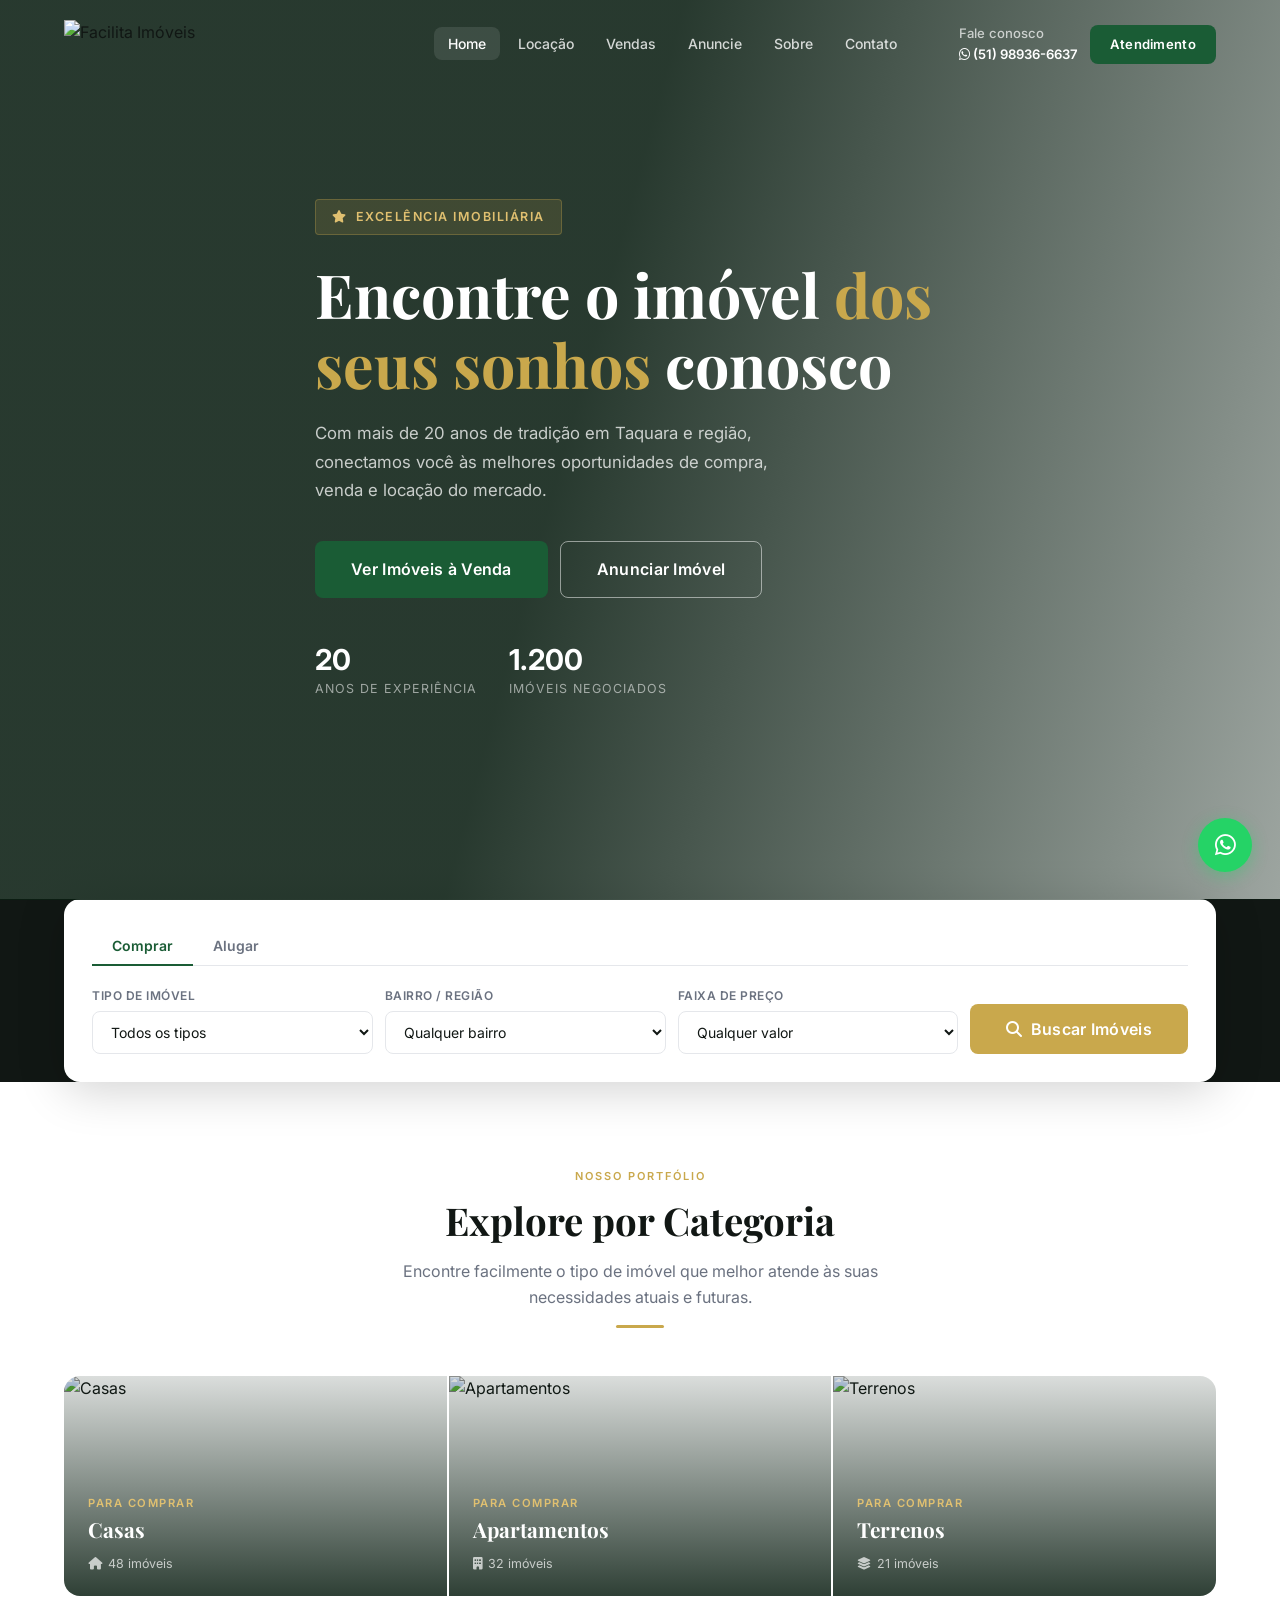
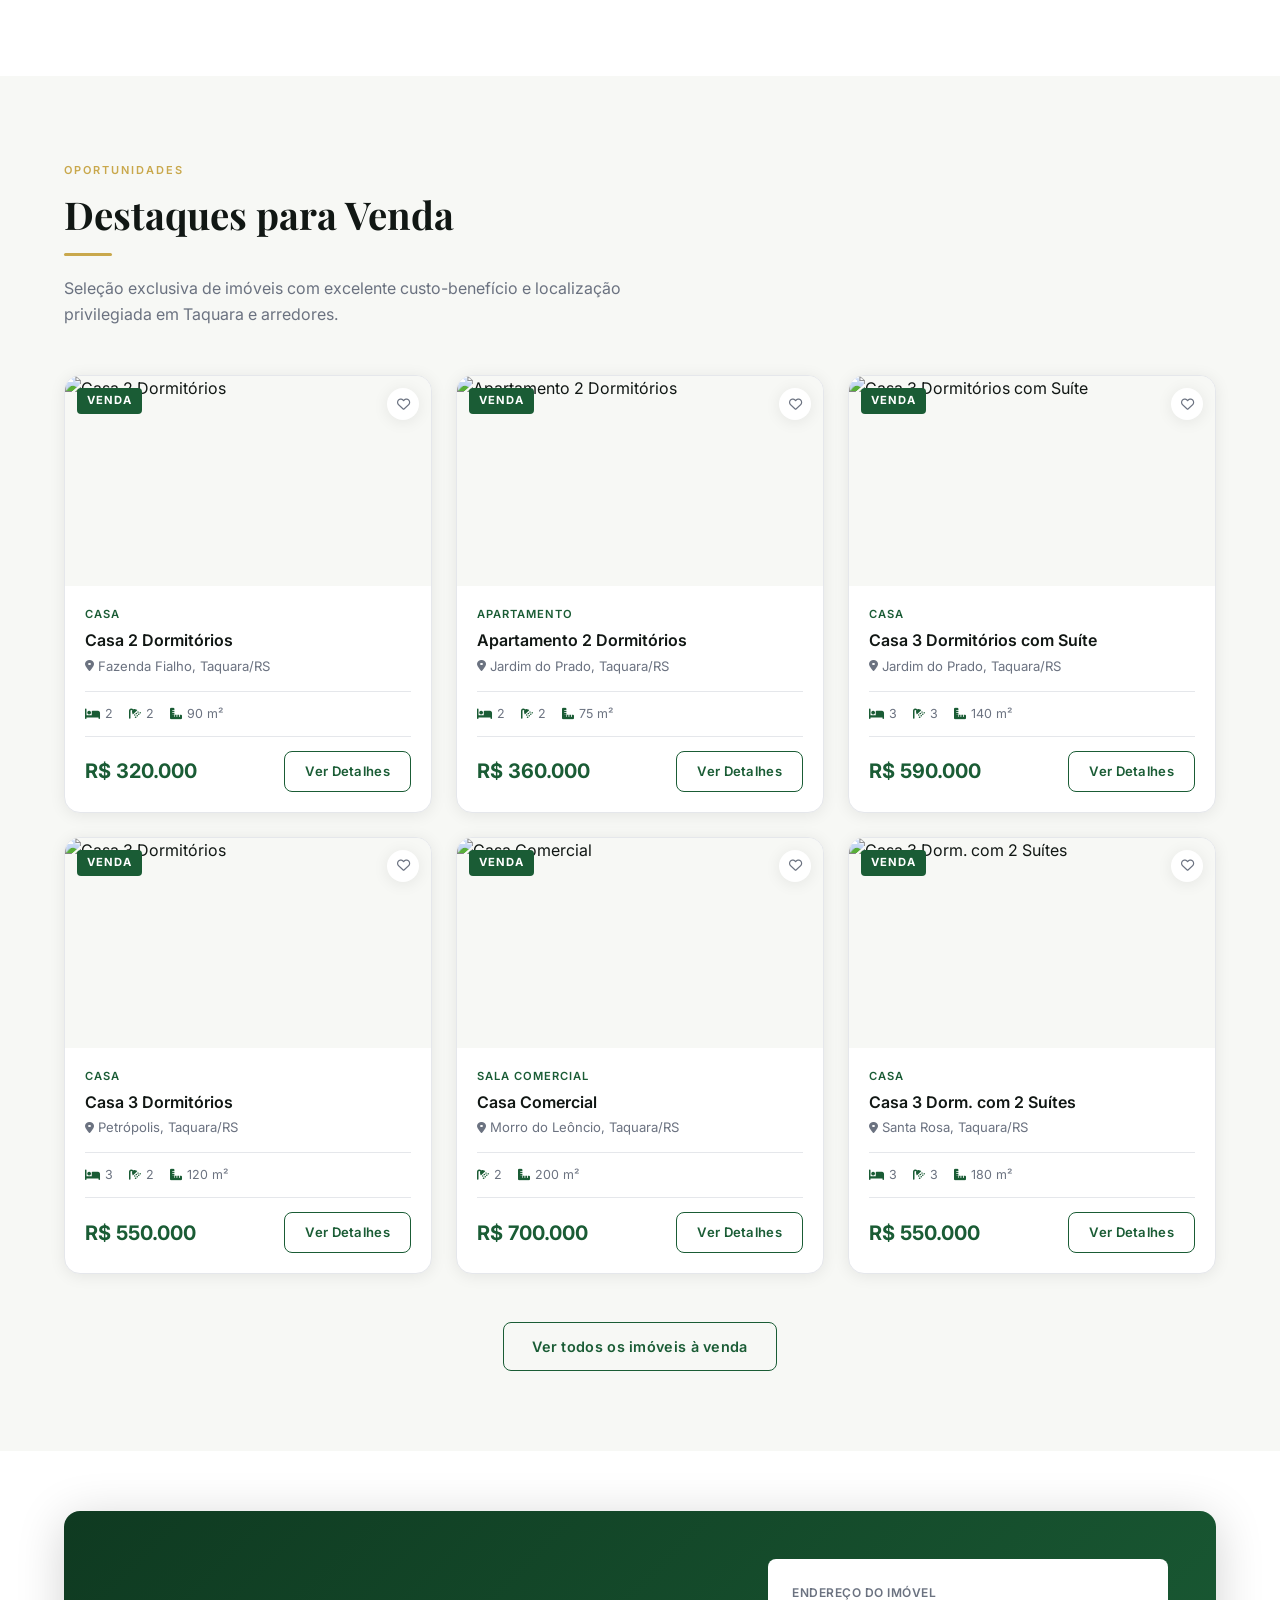
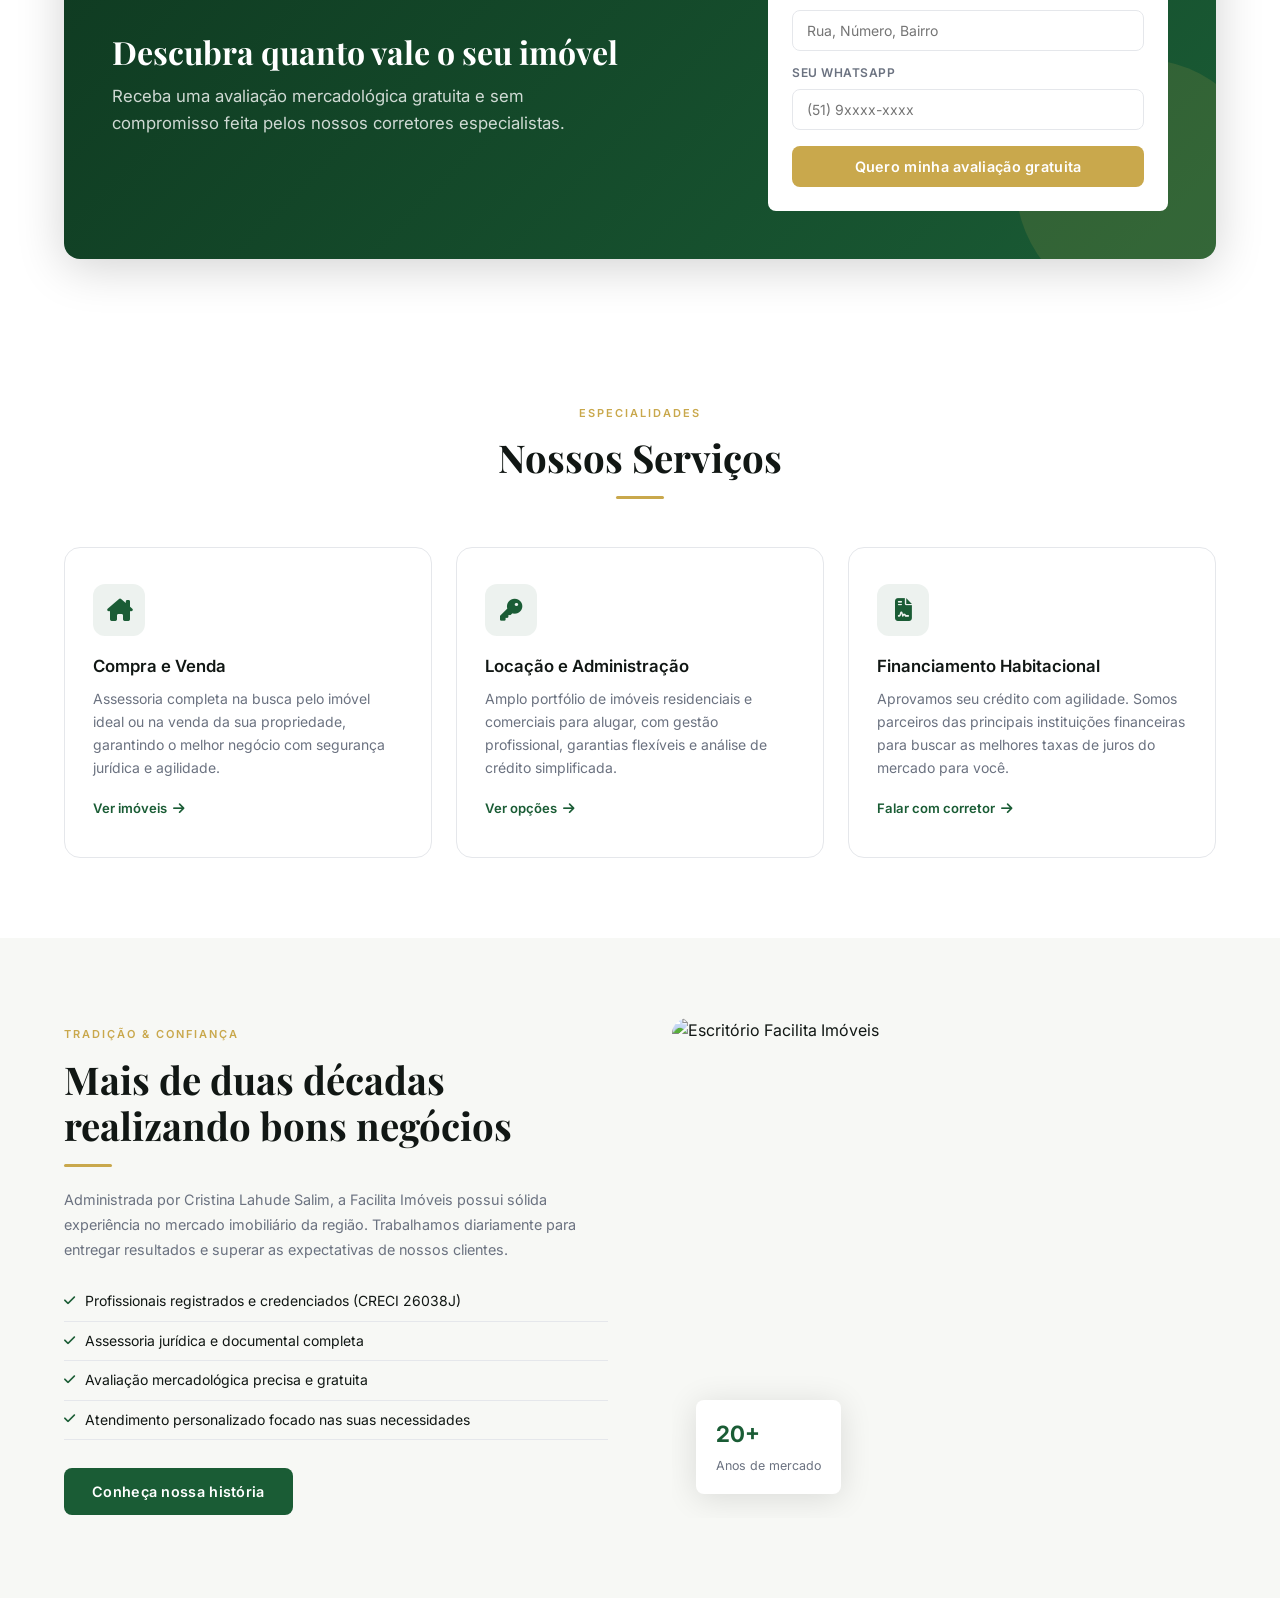
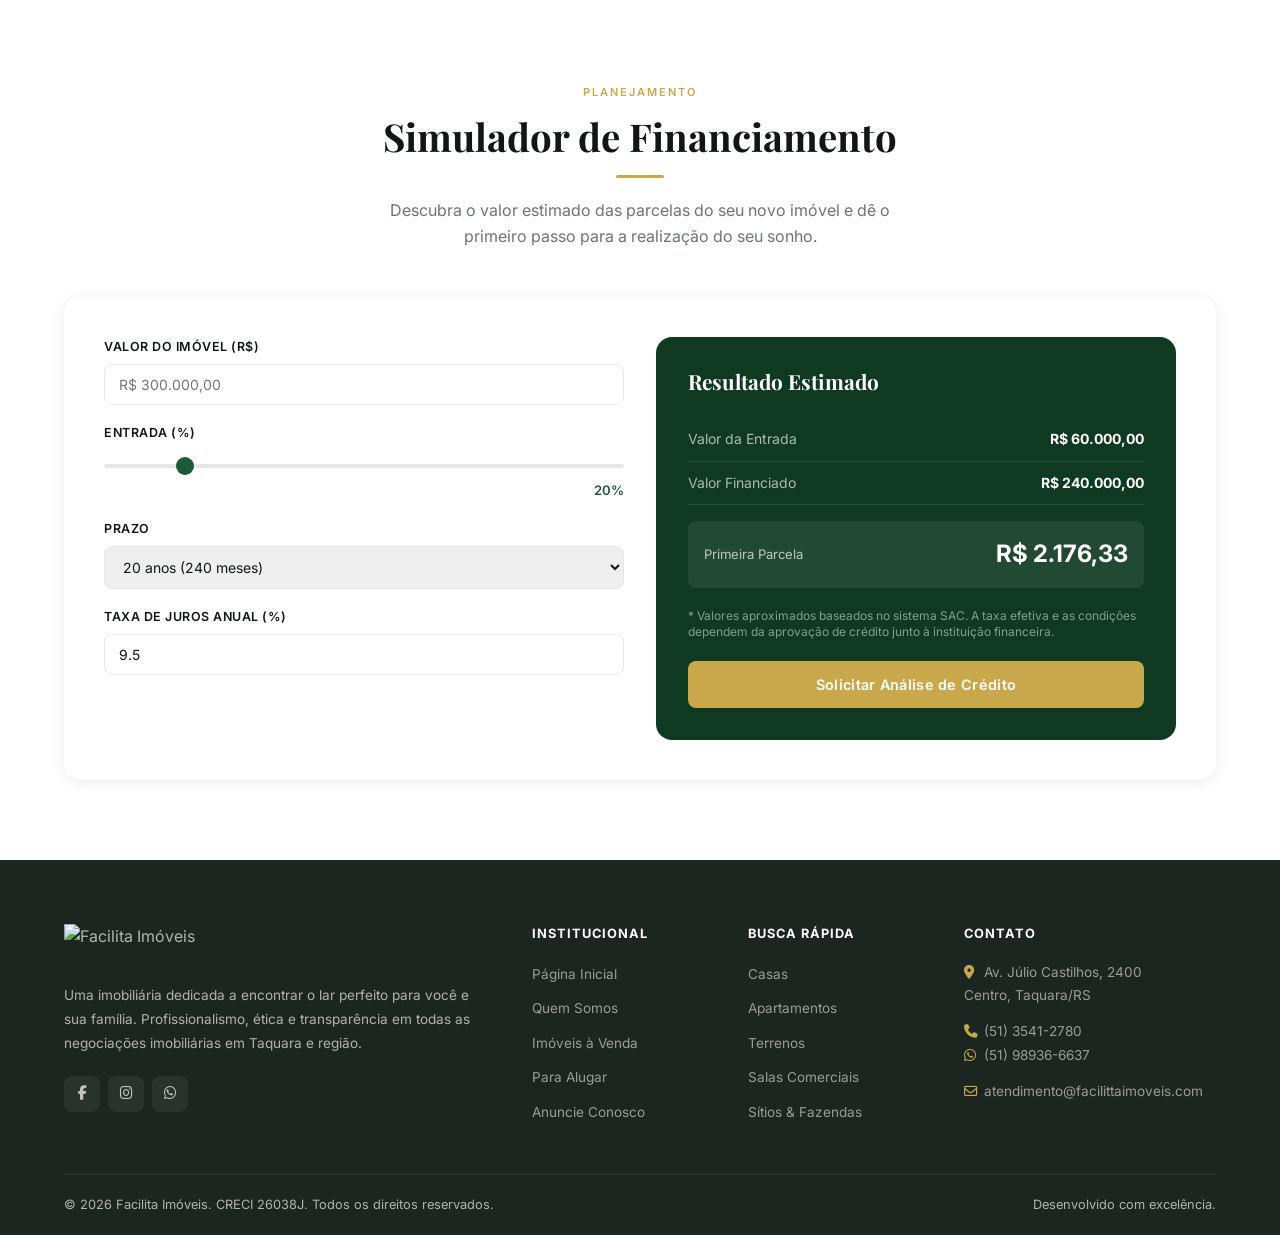
==== index.html @ d0b4dc7d "feat: MVP Premium Facilita Imoveis" ====
<!DOCTYPE html>
<html lang="pt-BR">
<head>
<meta charset="UTF-8">
<meta name="viewport" content="width=device-width, initial-scale=1.0">
<title>Facilita Imóveis - Sua Imobiliária em Taquara/RS</title>
<meta name="description" content="Facilita Imóveis - Compra, venda e locação de imóveis em Taquara/RS. CRECI 26038J. Mais de 20 anos de experiência.">
<link rel="stylesheet" href="style.css">
</head>
<body>

<!-- NAVBAR -->
<nav class="navbar navbar--top" id="navbar">
  <div class="container nav-wrap">
    <a href="index.html" class="nav-logo">
      <img src="https://www.facilittaimoveis.com.br/assets/imagens/home/logo-topo.png" alt="Facilita Imóveis">
    </a>
    <ul class="nav-links" id="navLinks">
      <li><a href="index.html" class="active">Home</a></li>
      <li><a href="locacao.html">Locação</a></li>
      <li><a href="vendas.html">Vendas</a></li>
      <li><a href="anuncie.html">Anuncie</a></li>
      <li><a href="sobre.html">Sobre</a></li>
      <li><a href="contato.html">Contato</a></li>
    </ul>
    <div class="nav-actions">
      <div class="nav-phone">
        Fale conosco
        <span><i class="fa-brands fa-whatsapp"></i> (51) 98936-6637</span>
      </div>
      <a href="https://api.whatsapp.com/send/?phone=5198936637&text=Olá, gostaria de mais informações!" class="btn btn-primary btn-sm" target="_blank">
        Atendimento
      </a>
    </div>
    <button class="hamburger" id="hamburger" onclick="toggleMenu()">
      <span></span><span></span><span></span>
    </button>
  </div>
</nav>

<!-- HERO -->
<section class="hero" id="home">
  <div class="hero-bg"></div>
  <div class="hero-overlay"></div>
  <div class="container">
    <div class="hero-content">
      <div class="hero-tag"><i class="fa-solid fa-star"></i> Excelência Imobiliária</div>
      <h1>Encontre o imóvel <em>dos seus sonhos</em> conosco</h1>
      <p class="hero-desc">Com mais de 20 anos de tradição em Taquara e região, conectamos você às melhores oportunidades de compra, venda e locação do mercado.</p>
      
      <div class="hero-actions">
        <a href="vendas.html" class="btn btn-primary btn-lg">Ver Imóveis à Venda</a>
        <a href="anuncie.html" class="btn btn-outline-white btn-lg">Anunciar Imóvel</a>
      </div>

      <div class="hero-stats">
        <div class="hero-stat">
          <strong class="stat-num" data-target="20">0</strong>
          <span>Anos de Experiência</span>
        </div>
        <div class="hero-stat">
          <strong class="stat-num" data-target="1200">0</strong>
          <span>Imóveis Negociados</span>
        </div>
      </div>
    </div>
  </div>
</section>

<!-- SEARCH BOX -->
<section class="search-section">
  <div class="container">
    <div class="search-box">
      <div class="search-tabs">
        <button class="s-tab active" onclick="setTab(this,'comprar')">Comprar</button>
        <button class="s-tab" onclick="setTab(this,'alugar')">Alugar</button>
      </div>
      <div class="search-fields">
        <div class="sf-group">
          <label>Tipo de Imóvel</label>
          <select id="tipo-imovel">
            <option value="">Todos os tipos</option>
            <option>Casa</option>
            <option>Apartamento</option>
            <option>Sala Comercial</option>
            <option>Terreno</option>
            <option>Sítio</option>
            <option>Cobertura</option>
            <option>Sobrado</option>
          </select>
        </div>
        <div class="sf-group">
          <label>Bairro / Região</label>
          <select id="bairro">
            <option value="">Qualquer bairro</option>
            <option>Centro</option>
            <option>Jardim do Prado</option>
            <option>Petrópolis</option>
            <option>Santa Rosa</option>
            <option>Santa Maria</option>
            <option>Mundo Novo</option>
            <option>Morro Alto</option>
          </select>
        </div>
        <div class="sf-group">
          <label>Faixa de Preço</label>
          <select id="preco">
            <option value="">Qualquer valor</option>
            <option value="200000">Até R$ 200.000</option>
            <option value="400000">Até R$ 400.000</option>
            <option value="600000">Até R$ 600.000</option>
            <option value="1000000">Até R$ 1.000.000</option>
            <option value="9999999">Acima de R$ 1.000.000</option>
          </select>
        </div>
        <button class="btn btn-gold btn-lg" onclick="buscar()" style="width:100%;justify-content:center"><i class="fa-solid fa-magnifying-glass"></i> Buscar Imóveis</button>
      </div>
    </div>
  </div>
</section>

<!-- CATEGORIAS -->
<section class="section">
  <div class="container">
    <div class="sec-header sec-header--center">
      <span class="sec-label">Nosso Portfólio</span>
      <h2 class="sec-title">Explore por Categoria</h2>
      <p class="sec-sub">Encontre facilmente o tipo de imóvel que melhor atende às suas necessidades atuais e futuras.</p>
      <div class="divider divider--center"></div>
    </div>
    
    <div class="cat-grid">
      <a href="vendas.html?tipo=casa" class="cat-card">
        <img src="https://images.unsplash.com/photo-1600596542815-ffad4c1539a9?auto=format&fit=crop&q=80&w=800" alt="Casas">
        <div class="cat-overlay"></div>
        <div class="cat-body">
          <div class="cat-label">Para comprar</div>
          <h3 class="cat-name">Casas</h3>
          <span class="cat-count"><i class="fa-solid fa-house"></i> 48 imóveis</span>
        </div>
      </a>
      <a href="vendas.html?tipo=apartamento" class="cat-card">
        <img src="https://images.unsplash.com/photo-1545324418-cc1a3fa10c00?auto=format&fit=crop&q=80&w=800" alt="Apartamentos">
        <div class="cat-overlay"></div>
        <div class="cat-body">
          <div class="cat-label">Para comprar</div>
          <h3 class="cat-name">Apartamentos</h3>
          <span class="cat-count"><i class="fa-solid fa-building"></i> 32 imóveis</span>
        </div>
      </a>
      <a href="vendas.html?tipo=terreno" class="cat-card">
        <img src="https://images.unsplash.com/photo-1500382017468-9049fed747ef?auto=format&fit=crop&q=80&w=800" alt="Terrenos">
        <div class="cat-overlay"></div>
        <div class="cat-body">
          <div class="cat-label">Para comprar</div>
          <h3 class="cat-name">Terrenos</h3>
          <span class="cat-count"><i class="fa-solid fa-layer-group"></i> 21 imóveis</span>
        </div>
      </a>
    </div>
  </div>
</section>

<!-- DESTAQUES VENDA -->
<section class="section section--gray">
  <div class="container">
    <div class="sec-header">
      <span class="sec-label">Oportunidades</span>
      <h2 class="sec-title">Destaques para Venda</h2>
      <div class="divider"></div>
      <p class="sec-sub">Seleção exclusiva de imóveis com excelente custo-benefício e localização privilegiada em Taquara e arredores.</p>
    </div>
    
    <div class="props-grid" id="vendas-grid">
      <!-- Cards gerados via JS -->
    </div>
    
    <div style="text-align:center;margin-top:48px">
      <a href="vendas.html" class="btn btn-outline">Ver todos os imóveis à venda</a>
    </div>
  </div>
</section>

<!-- LEAD MAGNET (AVALIAÇÃO) -->
<section class="container">
  <div class="lead-magnet">
    <div class="lm-content">
      <h2>Descubra quanto vale o seu imóvel</h2>
      <p>Receba uma avaliação mercadológica gratuita e sem compromisso feita pelos nossos corretores especialistas.</p>
    </div>
    <form class="lm-form" onsubmit="enviarAvaliacao(event)">
      <div class="form-group" style="margin-bottom:12px">
        <label style="font-size:0.75rem;color:var(--gray)">Endereço do Imóvel</label>
        <input type="text" id="lm-end" placeholder="Rua, Número, Bairro" required>
      </div>
      <div class="form-group" style="margin-bottom:16px">
        <label style="font-size:0.75rem;color:var(--gray)">Seu WhatsApp</label>
        <input type="tel" id="lm-tel" placeholder="(51) 9xxxx-xxxx" required>
      </div>
      <button type="submit" class="btn btn-gold" style="width:100%;justify-content:center;padding:12px">Quero minha avaliação gratuita</button>
    </form>
  </div>
</section>

<!-- SERVICES -->
<section class="section">
  <div class="container">
    <div class="sec-header sec-header--center">
      <span class="sec-label">Especialidades</span>
      <h2 class="sec-title">Nossos Serviços</h2>
      <div class="divider divider--center"></div>
    </div>
    
    <div class="services-grid">
      <div class="svc-card">
        <div class="svc-icon"><i class="fa-solid fa-house-chimney"></i></div>
        <h3>Compra e Venda</h3>
        <p>Assessoria completa na busca pelo imóvel ideal ou na venda da sua propriedade, garantindo o melhor negócio com segurança jurídica e agilidade.</p>
        <a href="vendas.html" class="svc-link">Ver imóveis <i class="fa-solid fa-arrow-right"></i></a>
      </div>
      <div class="svc-card">
        <div class="svc-icon"><i class="fa-solid fa-key"></i></div>
        <h3>Locação e Administração</h3>
        <p>Amplo portfólio de imóveis residenciais e comerciais para alugar, com gestão profissional, garantias flexíveis e análise de crédito simplificada.</p>
        <a href="locacao.html" class="svc-link">Ver opções <i class="fa-solid fa-arrow-right"></i></a>
      </div>
      <div class="svc-card">
        <div class="svc-icon"><i class="fa-solid fa-file-contract"></i></div>
        <h3>Financiamento Habitacional</h3>
        <p>Aprovamos seu crédito com agilidade. Somos parceiros das principais instituições financeiras para buscar as melhores taxas de juros do mercado para você.</p>
        <a href="contato.html" class="svc-link">Falar com corretor <i class="fa-solid fa-arrow-right"></i></a>
      </div>
    </div>
  </div>
</section>

<!-- ABOUT -->
<section class="section section--gray">
  <div class="container">
    <div class="about-grid">
      <div class="about-content">
        <span class="sec-label">Tradição & Confiança</span>
        <h2 class="sec-title">Mais de duas décadas realizando bons negócios</h2>
        <div class="divider"></div>
        <p>Administrada por Cristina Lahude Salim, a Facilita Imóveis possui sólida experiência no mercado imobiliário da região. Trabalhamos diariamente para entregar resultados e superar as expectativas de nossos clientes.</p>
        <ul class="about-list">
          <li><i class="fa-solid fa-check"></i> Profissionais registrados e credenciados (CRECI 26038J)</li>
          <li><i class="fa-solid fa-check"></i> Assessoria jurídica e documental completa</li>
          <li><i class="fa-solid fa-check"></i> Avaliação mercadológica precisa e gratuita</li>
          <li><i class="fa-solid fa-check"></i> Atendimento personalizado focado nas suas necessidades</li>
        </ul>
        <a href="sobre.html" class="btn btn-primary">Conheça nossa história</a>
      </div>
      <div class="about-img-wrap">
        <img src="https://images.unsplash.com/photo-1560518883-ce09059eeffa?auto=format&fit=crop&q=80&w=1000" alt="Escritório Facilita Imóveis">
        <div class="about-badge">
          <strong>20+</strong>
          <span>Anos de mercado</span>
        </div>
      </div>
    </div>
  </div>
</section>

<!-- SIMULATOR & CONTACT -->
<section class="section">
  <div class="container">
    <div class="sec-header sec-header--center">
      <span class="sec-label">Planejamento</span>
      <h2 class="sec-title">Simulador de Financiamento</h2>
      <div class="divider divider--center"></div>
      <p class="sec-sub">Descubra o valor estimado das parcelas do seu novo imóvel e dê o primeiro passo para a realização do seu sonho.</p>
    </div>
    
    <div class="sim-wrap">
      <div class="sim-form">
        <div class="form-group">
          <label>Valor do Imóvel (R$)</label>
          <input type="text" id="sim-valor" placeholder="R$ 300.000,00">
        </div>
        <div class="form-group">
          <label>Entrada (%)</label>
          <input type="range" id="sim-entrada" min="10" max="80" value="20">
          <div class="range-val" id="entrada-label">20%</div>
        </div>
        <div class="form-group">
          <label>Prazo</label>
          <select id="sim-prazo">
            <option value="120">10 anos (120 meses)</option>
            <option value="180">15 anos (180 meses)</option>
            <option value="240" selected>20 anos (240 meses)</option>
            <option value="360">30 anos (360 meses)</option>
          </select>
        </div>
        <div class="form-group">
          <label>Taxa de Juros Anual (%)</label>
          <input type="number" id="sim-taxa" value="9.5" step="0.1">
        </div>
      </div>
      
      <div class="sim-result">
        <h3>Resultado Estimado</h3>
        <div class="sim-row">
          <span>Valor da Entrada</span>
          <strong id="res-entrada">R$ 60.000,00</strong>
        </div>
        <div class="sim-row">
          <span>Valor Financiado</span>
          <strong id="res-financiado">R$ 240.000,00</strong>
        </div>
        <div class="sim-highlight">
          <span>Primeira Parcela</span>
          <strong id="res-parcela">R$ 2.450,00</strong>
        </div>
        <p style="font-size:0.75rem;color:rgba(255,255,255,0.5);margin-top:20px;line-height:1.4">
          * Valores aproximados baseados no sistema SAC. A taxa efetiva e as condições dependem da aprovação de crédito junto à instituição financeira.
        </p>
        <a href="https://api.whatsapp.com/send/?phone=5198936637&text=Olá, fiz uma simulação no site e gostaria de uma análise de crédito." target="_blank" class="btn btn-gold" style="width:100%;justify-content:center;margin-top:20px">
          Solicitar Análise de Crédito
        </a>
      </div>
    </div>
  </div>
</section>

<!-- FOOTER -->
<footer class="footer">
  <div class="container">
    <div class="footer-main">
      <div>
        <a href="index.html" class="footer-logo">
          <img src="https://www.facilittaimoveis.com.br/assets/imagens/home/logo-topo.png" alt="Facilita Imóveis">
        </a>
        <p class="footer-about">Uma imobiliária dedicada a encontrar o lar perfeito para você e sua família. Profissionalismo, ética e transparência em todas as negociações imobiliárias em Taquara e região.</p>
        <div class="footer-social">
          <a href="#" class="fsoc"><i class="fa-brands fa-facebook-f"></i></a>
          <a href="#" class="fsoc"><i class="fa-brands fa-instagram"></i></a>
          <a href="#" class="fsoc"><i class="fa-brands fa-whatsapp"></i></a>
        </div>
      </div>
      
      <div class="footer-col">
        <h4>Institucional</h4>
        <ul>
          <li><a href="index.html">Página Inicial</a></li>
          <li><a href="sobre.html">Quem Somos</a></li>
          <li><a href="vendas.html">Imóveis à Venda</a></li>
          <li><a href="locacao.html">Para Alugar</a></li>
          <li><a href="anuncie.html">Anuncie Conosco</a></li>
        </ul>
      </div>
      
      <div class="footer-col">
        <h4>Busca Rápida</h4>
        <ul>
          <li><a href="vendas.html?tipo=casa">Casas</a></li>
          <li><a href="vendas.html?tipo=apartamento">Apartamentos</a></li>
          <li><a href="vendas.html?tipo=terreno">Terrenos</a></li>
          <li><a href="locacao.html?tipo=sala">Salas Comerciais</a></li>
          <li><a href="vendas.html?tipo=sitio">Sítios & Fazendas</a></li>
        </ul>
      </div>
      
      <div class="footer-col">
        <h4>Contato</h4>
        <p><i class="fa-solid fa-location-dot" style="width:16px;color:var(--gold)"></i> Av. Júlio Castilhos, 2400<br>Centro, Taquara/RS</p>
        <p style="margin-top:12px"><i class="fa-solid fa-phone" style="width:16px;color:var(--gold)"></i> (51) 3541-2780</p>
        <p><i class="fa-brands fa-whatsapp" style="width:16px;color:var(--gold)"></i> (51) 98936-6637</p>
        <p style="margin-top:12px"><i class="fa-regular fa-envelope" style="width:16px;color:var(--gold)"></i> atendimento@facilittaimoveis.com</p>
      </div>
    </div>
    
    <div class="footer-bottom">
      <p>&copy; 2026 Facilita Imóveis. CRECI 26038J. Todos os direitos reservados.</p>
      <p>Desenvolvido com excelência.</p>
    </div>
  </div>
</footer>

<a href="https://api.whatsapp.com/send/?phone=5198936637" class="wa-float" target="_blank">
  <i class="fa-brands fa-whatsapp"></i>
</a>
<button class="btt" id="backToTop" onclick="scrollToTop()">
  <i class="fa-solid fa-chevron-up"></i>
</button>

<script src="data.js"></script>
<script src="app.js"></script>
</body>
</html>
---- style.css ----
@import url('https://fonts.googleapis.com/css2?family=Inter:wght@300;400;500;600;700&family=Playfair+Display:wght@600;700;800&display=swap');
@import url('https://cdnjs.cloudflare.com/ajax/libs/font-awesome/6.5.0/css/all.min.css');

*{margin:0;padding:0;box-sizing:border-box}
:root{
  --green:#1a5c35;
  --green-dark:#0f3a21;
  --green-mid:#236b3f;
  --green-light:#2e8b57;
  --gold:#c9a84c;
  --gold-light:#e0c070;
  --dark:#111714;
  --dark2:#1c2620;
  --gray:#6b7280;
  --gray-light:#9ca3af;
  --off-white:#f7f8f5;
  --white:#ffffff;
  --border:#e5e7eb;
  --r:8px;
  --r-lg:16px;
  --shadow:0 2px 16px rgba(0,0,0,0.08);
  --shadow-md:0 4px 32px rgba(0,0,0,0.12);
  --shadow-lg:0 8px 48px rgba(0,0,0,0.18);
}
html{scroll-behavior:smooth}
body{font-family:'Inter',sans-serif;color:var(--dark);background:#fff;overflow-x:hidden;line-height:1.6}
a{text-decoration:none;color:inherit}
ul{list-style:none}
img{max-width:100%;height:auto;display:block}
input,select,textarea,button{font-family:'Inter',sans-serif}

/* LAYOUT */
.container{max-width:1200px;margin:0 auto;padding:0 24px}
.section{padding:80px 0}
.section--gray{background:var(--off-white)}

/* TYPOGRAPHY */
h1,h2,h3{line-height:1.2}
.serif{font-family:'Playfair Display',serif}
.text-gold{color:var(--gold)}
.text-green{color:var(--green)}

/* SECTION HEADER */
.sec-label{display:inline-block;font-size:11px;font-weight:600;letter-spacing:2px;text-transform:uppercase;color:var(--gold);margin-bottom:12px}
.sec-title{font-family:'Playfair Display',serif;font-size:clamp(1.8rem,3vw,2.4rem);font-weight:700;color:var(--dark);margin-bottom:16px}
.sec-sub{font-size:1rem;color:var(--gray);max-width:560px}
.sec-header{margin-bottom:48px}
.sec-header--center{text-align:center}
.sec-header--center .sec-sub{margin:0 auto}

/* BUTTONS */
.btn{display:inline-flex;align-items:center;gap:8px;padding:12px 28px;border-radius:var(--r);font-weight:600;font-size:.9rem;cursor:pointer;border:none;transition:all .25s;letter-spacing:.3px}
.btn-primary{background:var(--green);color:#fff}
.btn-primary:hover{background:var(--green-dark);box-shadow:0 4px 16px rgba(26,92,53,.35);transform:translateY(-1px)}
.btn-gold{background:var(--gold);color:#fff}
.btn-gold:hover{background:#b8943d;transform:translateY(-1px)}
.btn-outline{background:transparent;color:var(--green);border:1.5px solid var(--green)}
.btn-outline:hover{background:var(--green);color:#fff}
.btn-outline-white{background:transparent;color:#fff;border:1.5px solid rgba(255,255,255,.5)}
.btn-outline-white:hover{background:rgba(255,255,255,.12)}
.btn-lg{padding:15px 36px;font-size:1rem}
.btn-sm{padding:9px 20px;font-size:.82rem}
.btn-whatsapp{background:#25d366;color:#fff}
.btn-whatsapp:hover{background:#1ebe5a}

/* NAVBAR */
.navbar{position:fixed;top:0;left:0;right:0;z-index:1000;transition:all .3s}
.navbar--top{background:transparent;padding:20px 0}
.navbar--scrolled{background:var(--dark);padding:14px 0;box-shadow:0 2px 20px rgba(0,0,0,.3)}
.nav-wrap{display:flex;align-items:center;gap:32px}
.nav-logo img{height:48px;width:auto}
.nav-logo-fallback{font-family:'Playfair Display',serif;font-size:1.4rem;font-weight:700;color:#fff}
.nav-links{display:flex;margin-left:auto;gap:4px}
.nav-links a{color:rgba(255,255,255,.8);font-size:.875rem;font-weight:500;padding:8px 14px;border-radius:var(--r);transition:all .2s}
.nav-links a:hover,.nav-links a.active{color:#fff;background:rgba(255,255,255,.1)}
.nav-actions{display:flex;align-items:center;gap:12px;margin-left:16px}
.nav-phone{color:rgba(255,255,255,.7);font-size:.82rem;font-weight:500;white-space:nowrap}
.nav-phone span{display:block;color:#fff;font-weight:600}
.hamburger{display:none;background:none;border:none;cursor:pointer;padding:8px}
.hamburger span{display:block;width:22px;height:1.5px;background:#fff;margin:5px 0;transition:.3s}

/* HERO */
.hero{position:relative;min-height:100vh;display:flex;align-items:center;overflow:hidden}
.hero-bg{position:absolute;inset:0;background-size:cover;background-position:center;background-image:url('https://www.facilittaimoveis.com.br/assets/imagens/home/imobiliaria_facillira_taquara.jpg')}
.hero-overlay{position:absolute;inset:0;background:linear-gradient(105deg,rgba(10,30,18,.88) 45%,rgba(10,30,18,.4) 100%)}
.hero-content{position:relative;z-index:1;max-width:650px}
.hero-tag{display:inline-flex;align-items:center;gap:8px;background:rgba(201,168,76,.15);border:1px solid rgba(201,168,76,.3);color:var(--gold-light);font-size:.78rem;font-weight:600;letter-spacing:1.5px;text-transform:uppercase;padding:7px 16px;border-radius:4px;margin-bottom:24px}
.hero h1{font-family:'Playfair Display',serif;font-size:clamp(2.4rem,5vw,3.8rem);font-weight:700;color:#fff;margin-bottom:20px;line-height:1.15}
.hero h1 em{color:var(--gold);font-style:normal}
.hero-desc{font-size:1.05rem;color:rgba(255,255,255,.75);margin-bottom:36px;max-width:500px;line-height:1.7}
.hero-actions{display:flex;gap:12px;flex-wrap:wrap;margin-bottom:48px}
.hero-stats{display:flex;gap:32px}
.hero-stat strong{display:block;font-size:1.8rem;font-weight:700;color:#fff;line-height:1}
.hero-stat span{font-size:.78rem;color:rgba(255,255,255,.55);text-transform:uppercase;letter-spacing:1px}

/* SEARCH BOX */
.search-section{background:var(--dark);padding:0}
.search-box{background:#fff;border-radius:var(--r-lg);padding:28px;box-shadow:var(--shadow-lg);margin-top:-1px}
.search-tabs{display:flex;gap:0;border-bottom:1.5px solid var(--border);margin-bottom:20px}
.s-tab{background:none;border:none;cursor:pointer;padding:10px 20px;font-size:.875rem;font-weight:600;color:var(--gray);border-bottom:2px solid transparent;margin-bottom:-1.5px;transition:all .2s}
.s-tab.active{color:var(--green);border-bottom-color:var(--green)}
.search-fields{display:grid;grid-template-columns:1fr 1fr 1fr auto;gap:12px;align-items:end}
.sf-group label{display:block;font-size:.75rem;font-weight:600;color:var(--gray);text-transform:uppercase;letter-spacing:.5px;margin-bottom:6px}
.sf-group select,.sf-group input{width:100%;padding:11px 14px;border:1.5px solid var(--border);border-radius:var(--r);font-size:.875rem;color:var(--dark);background:#fff;transition:border .2s}
.sf-group select:focus,.sf-group input:focus{outline:none;border-color:var(--green)}

/* STATS BAR */
.stats-bar{background:var(--green-dark);padding:32px 0}
.stats-grid{display:grid;grid-template-columns:repeat(4,1fr);gap:24px;text-align:center}
.stat-item strong{display:block;font-size:2.2rem;font-weight:700;color:#fff;line-height:1}
.stat-item span{font-size:.8rem;color:rgba(255,255,255,.6);text-transform:uppercase;letter-spacing:.8px;margin-top:4px;display:block}

/* CATEGORIES */
.cat-grid{display:grid;grid-template-columns:repeat(3,1fr);gap:2px;border-radius:var(--r-lg);overflow:hidden}
.cat-card{position:relative;height:220px;overflow:hidden;display:flex;flex-direction:column;justify-content:flex-end;cursor:pointer}
.cat-card img{position:absolute;inset:0;width:100%;height:100%;object-fit:cover;transition:transform .5s}
.cat-card:hover img{transform:scale(1.06)}
.cat-overlay{position:absolute;inset:0;background:linear-gradient(0deg,rgba(10,30,18,.85) 0%,rgba(10,30,18,.15) 100%)}
.cat-body{position:relative;z-index:1;padding:20px 24px}
.cat-label{font-size:.7rem;font-weight:600;letter-spacing:1.5px;text-transform:uppercase;color:var(--gold-light);margin-bottom:4px}
.cat-name{font-family:'Playfair Display',serif;font-size:1.3rem;font-weight:700;color:#fff;margin-bottom:8px}
.cat-count{display:inline-flex;align-items:center;gap:6px;font-size:.78rem;color:rgba(255,255,255,.7)}

/* PROPERTY CARDS */
.props-grid{display:grid;grid-template-columns:repeat(3,1fr);gap:24px}
.prop-card{background:#fff;border-radius:var(--r-lg);overflow:hidden;box-shadow:var(--shadow);border:1px solid var(--border);transition:all .3s}
.prop-card:hover{transform:translateY(-4px);box-shadow:var(--shadow-lg);border-color:transparent}
.prop-img{position:relative;height:210px;overflow:hidden;background:var(--off-white)}
.prop-img img{width:100%;height:100%;object-fit:cover;transition:transform .4s}
.prop-card:hover .prop-img img{transform:scale(1.04)}
.prop-img-placeholder{width:100%;height:100%;display:flex;align-items:center;justify-content:center;background:linear-gradient(135deg,#e8f0ec,#d0e4d9)}
.prop-img-placeholder i{font-size:3rem;color:var(--green);opacity:.35}
.prop-badge{position:absolute;top:12px;left:12px;font-size:.7rem;font-weight:700;letter-spacing:1px;text-transform:uppercase;padding:4px 10px;border-radius:4px}
.badge-venda{background:var(--green);color:#fff}
.badge-aluguel{background:var(--dark);color:#fff}
.prop-save{position:absolute;top:12px;right:12px;width:32px;height:32px;background:#fff;border-radius:50%;display:flex;align-items:center;justify-content:center;cursor:pointer;border:none;color:var(--gray);transition:all .2s;box-shadow:var(--shadow)}
.prop-save:hover,.prop-save.saved{color:#e53935}
.prop-body{padding:20px}
.prop-type{font-size:.7rem;font-weight:600;letter-spacing:1px;text-transform:uppercase;color:var(--green);margin-bottom:6px}
.prop-title{font-size:1rem;font-weight:600;color:var(--dark);margin-bottom:4px;line-height:1.35}
.prop-loc{font-size:.82rem;color:var(--gray);margin-bottom:14px;display:flex;align-items:center;gap:4px}
.prop-loc i{font-size:.75rem}
.prop-feats{display:flex;gap:16px;padding:12px 0;border-top:1px solid var(--border);border-bottom:1px solid var(--border);margin-bottom:14px}
.prop-feat{display:flex;align-items:center;gap:5px;font-size:.78rem;color:var(--gray)}
.prop-feat i{font-size:.75rem;color:var(--green)}
.prop-footer{display:flex;align-items:center;justify-content:space-between}
.prop-price{font-size:1.25rem;font-weight:700;color:var(--green)}
.prop-price small{display:block;font-size:.7rem;color:var(--gray);font-weight:400}

/* SERVICES */
.services-grid{display:grid;grid-template-columns:repeat(3,1fr);gap:24px}
.svc-card{padding:36px 28px;border-radius:var(--r-lg);border:1px solid var(--border);background:#fff;transition:all .3s;position:relative;overflow:hidden}
.svc-card::after{content:'';position:absolute;bottom:0;left:0;right:0;height:3px;background:linear-gradient(90deg,var(--green),var(--gold));transform:scaleX(0);transform-origin:left;transition:.3s}
.svc-card:hover::after{transform:scaleX(1)}
.svc-card:hover{box-shadow:var(--shadow-md);transform:translateY(-3px);border-color:transparent}
.svc-icon{width:52px;height:52px;background:rgba(26,92,53,.08);border-radius:12px;display:flex;align-items:center;justify-content:center;margin-bottom:20px}
.svc-icon i{font-size:1.4rem;color:var(--green)}
.svc-card h3{font-size:1.05rem;font-weight:600;margin-bottom:10px}
.svc-card p{font-size:.875rem;color:var(--gray);line-height:1.65;margin-bottom:16px}
.svc-link{font-size:.82rem;font-weight:600;color:var(--green);display:inline-flex;align-items:center;gap:6px;transition:gap .2s}
.svc-link:hover{gap:10px}

/* ABOUT */
.about-grid{display:grid;grid-template-columns:1fr 1fr;gap:64px;align-items:center}
.about-img-wrap{position:relative;border-radius:var(--r-lg);overflow:hidden}
.about-img-wrap img{width:100%;height:500px;object-fit:cover}
.about-badge{position:absolute;bottom:24px;left:24px;background:#fff;border-radius:var(--r);padding:16px 20px;box-shadow:var(--shadow-md)}
.about-badge strong{display:block;font-size:1.4rem;font-weight:700;color:var(--green)}
.about-badge span{font-size:.78rem;color:var(--gray)}
.about-content .sec-sub{margin-bottom:20px}
.about-content p{font-size:.9rem;color:var(--gray);line-height:1.75;margin-bottom:14px}
.about-list{margin:20px 0 28px}
.about-list li{display:flex;align-items:center;gap:10px;font-size:.875rem;color:var(--dark);padding:8px 0;border-bottom:1px solid var(--border)}
.about-list li i{color:var(--green);font-size:.8rem}

/* TESTIMONIALS */
.test-grid{display:grid;grid-template-columns:repeat(3,1fr);gap:24px}
.test-card{background:#fff;border-radius:var(--r-lg);padding:28px;border:1px solid var(--border);box-shadow:var(--shadow)}
.test-stars{display:flex;gap:3px;margin-bottom:14px}
.test-stars i{color:var(--gold);font-size:.85rem}
.test-card blockquote{font-size:.9rem;color:var(--gray);line-height:1.7;font-style:italic;margin-bottom:20px}
.test-author{display:flex;align-items:center;gap:12px}
.test-av{width:42px;height:42px;border-radius:50%;background:var(--green);display:flex;align-items:center;justify-content:center;font-size:.85rem;font-weight:700;color:#fff;flex-shrink:0}
.test-author strong{display:block;font-size:.875rem;font-weight:600}
.test-author small{font-size:.78rem;color:var(--gray)}

/* SIMULATOR */
.sim-wrap{display:grid;grid-template-columns:1fr 1fr;gap:32px;background:#fff;border-radius:var(--r-lg);padding:40px;box-shadow:var(--shadow)}
.form-group{margin-bottom:18px}
.form-group label{display:block;font-size:.78rem;font-weight:600;text-transform:uppercase;letter-spacing:.5px;color:var(--dark);margin-bottom:7px}
.form-group input,.form-group select,.form-group textarea{width:100%;padding:11px 14px;border:1.5px solid var(--border);border-radius:var(--r);font-size:.875rem;color:var(--dark);transition:.2s}
.form-group input:focus,.form-group select:focus,.form-group textarea:focus{outline:none;border-color:var(--green)}
.form-group input[type=range]{padding:0;height:4px;border:none;-webkit-appearance:none;background:var(--border);border-radius:2px}
.form-group input[type=range]::-webkit-slider-thumb{-webkit-appearance:none;width:18px;height:18px;background:var(--green);border-radius:50%;cursor:pointer}
.range-val{text-align:right;font-size:.82rem;font-weight:600;color:var(--green);margin-top:4px}
.sim-result{background:var(--green-dark);border-radius:var(--r-lg);padding:32px;color:#fff}
.sim-result h3{font-family:'Playfair Display',serif;font-size:1.3rem;margin-bottom:24px;color:#fff}
.sim-row{display:flex;justify-content:space-between;font-size:.875rem;padding:10px 0;border-bottom:1px solid rgba(255,255,255,.1)}
.sim-row:last-of-type{border:none}
.sim-row span{color:rgba(255,255,255,.65)}
.sim-row strong{color:#fff}
.sim-highlight{background:rgba(255,255,255,.08);border-radius:var(--r);padding:14px 16px;margin:16px 0;display:flex;justify-content:space-between;align-items:center}
.sim-highlight span{font-size:.82rem;color:rgba(255,255,255,.7)}
.sim-highlight strong{font-size:1.5rem;color:#fff;font-weight:700}

/* CONTACT */
.contact-grid{display:grid;grid-template-columns:5fr 7fr;gap:48px;align-items:start}
.info-card{display:flex;align-items:flex-start;gap:14px;padding:16px 0;border-bottom:1px solid var(--border)}
.info-icon{width:40px;height:40px;background:rgba(26,92,53,.08);border-radius:var(--r);display:flex;align-items:center;justify-content:center;flex-shrink:0}
.info-icon i{font-size:1rem;color:var(--green)}
.info-card h4{font-size:.82rem;font-weight:700;text-transform:uppercase;letter-spacing:.5px;margin-bottom:3px}
.info-card p,.info-card a{font-size:.875rem;color:var(--gray)}
.info-card a{color:var(--green);font-weight:500}
.form-box{background:#fff;border-radius:var(--r-lg);padding:36px;box-shadow:var(--shadow);border:1px solid var(--border)}
.form-box h3{font-family:'Playfair Display',serif;font-size:1.4rem;margin-bottom:6px}
.form-box .sub{font-size:.875rem;color:var(--gray);margin-bottom:24px}
.form-row{display:grid;grid-template-columns:1fr 1fr;gap:14px}
.form-success{background:#e8f5e9;color:var(--green);border:1px solid rgba(26,92,53,.25);border-radius:var(--r);padding:14px;text-align:center;font-weight:500;font-size:.875rem;margin-top:14px}

/* FOOTER */
.footer{background:var(--dark2);color:rgba(255,255,255,.65)}
.footer-main{padding:64px 0 40px;display:grid;grid-template-columns:2.5fr 1fr 1fr 1.5fr;gap:48px}
.footer-logo img{height:44px;margin-bottom:16px}
.footer-logo-text{font-family:'Playfair Display',serif;font-size:1.4rem;color:#fff;margin-bottom:16px}
.footer-about{font-size:.85rem;line-height:1.75;margin-bottom:20px}
.footer-social{display:flex;gap:8px}
.fsoc{width:36px;height:36px;background:rgba(255,255,255,.06);border-radius:var(--r);display:flex;align-items:center;justify-content:center;transition:all .2s}
.fsoc:hover{background:var(--green)}
.fsoc i{font-size:.9rem;color:rgba(255,255,255,.7)}
.footer-col h4{font-size:.8rem;font-weight:700;letter-spacing:1px;text-transform:uppercase;color:#fff;margin-bottom:16px}
.footer-col ul li{margin-bottom:9px}
.footer-col ul a{font-size:.85rem;color:rgba(255,255,255,.55);transition:color .2s}
.footer-col ul a:hover{color:var(--gold)}
.footer-col p{font-size:.85rem;line-height:1.75;color:rgba(255,255,255,.55)}
.footer-bottom{border-top:1px solid rgba(255,255,255,.07);padding:20px 0;display:flex;justify-content:space-between;align-items:center;font-size:.8rem}
.footer-bottom a{color:var(--gold)}

/* PAGE HERO */
.page-hero{background:var(--green-dark);padding:120px 0 60px;position:relative;overflow:hidden}
.page-hero::after{content:'';position:absolute;right:-100px;top:-100px;width:400px;height:400px;background:rgba(201,168,76,.06);border-radius:50%}
.page-hero .container{position:relative;z-index:1}
.page-hero .sec-label{color:var(--gold-light)}
.page-hero h1{font-family:'Playfair Display',serif;font-size:clamp(2rem,4vw,3rem);font-weight:700;color:#fff;margin-bottom:8px}
.page-hero p{font-size:1rem;color:rgba(255,255,255,.65)}

/* FILTERS */
.filters-bar{background:#fff;border-radius:var(--r-lg);padding:24px;box-shadow:var(--shadow);margin-bottom:32px;display:flex;flex-wrap:wrap;gap:14px;align-items:flex-end;border:1px solid var(--border)}
.filter-group{flex:1;min-width:140px}
.filter-group label{display:block;font-size:.72rem;font-weight:700;text-transform:uppercase;letter-spacing:.5px;color:var(--gray);margin-bottom:6px}
.filter-group select,.filter-group input{width:100%;padding:10px 12px;border:1.5px solid var(--border);border-radius:var(--r);font-size:.85rem;color:var(--dark)}

/* FLOATING */
.wa-float{position:fixed;bottom:28px;right:28px;width:54px;height:54px;background:#25d366;border-radius:50%;display:flex;align-items:center;justify-content:center;box-shadow:0 4px 16px rgba(37,211,102,.4);z-index:999;transition:all .3s}
.wa-float i{font-size:1.5rem;color:#fff}
.wa-float:hover{transform:scale(1.08);box-shadow:0 6px 24px rgba(37,211,102,.55)}
.btt{position:fixed;bottom:94px;right:28px;width:40px;height:40px;background:var(--green);color:#fff;border:none;border-radius:var(--r);display:none;align-items:center;justify-content:center;cursor:pointer;z-index:999;transition:all .2s}
.btt:hover{background:var(--green-dark)}
.btt.show{display:flex}

/* DIVIDER */
.divider{width:48px;height:3px;background:var(--gold);border-radius:2px;margin:14px 0 20px}
.divider--center{margin:14px auto 20px}

/* FAQ */
.faq-list{max-width:780px;margin:0 auto}
.faq-item{border:1px solid var(--border);border-radius:var(--r);margin-bottom:8px;overflow:hidden}
.faq-q{width:100%;background:#fff;border:none;text-align:left;padding:18px 20px;font-size:.9rem;font-weight:600;cursor:pointer;display:flex;justify-content:space-between;align-items:center;transition:color .2s}
.faq-q:hover{color:var(--green)}
.faq-q i{font-size:.8rem;transition:transform .3s;color:var(--gray)}
.faq-item.open .faq-q i{transform:rotate(180deg)}
.faq-a{max-height:0;overflow:hidden;transition:max-height .35s ease}
.faq-a p{padding:0 20px 18px;font-size:.875rem;color:var(--gray);line-height:1.7}
.faq-item.open .faq-a{max-height:200px}

/* RESPONSIVE */
@media(max-width:1024px){
  .props-grid{grid-template-columns:repeat(2,1fr)}
  .footer-main{grid-template-columns:1fr 1fr;gap:32px}
  .cat-grid{grid-template-columns:repeat(2,1fr)}
  .about-grid{gap:40px}
}
@media(max-width:768px){
  .nav-links,.nav-actions .btn,.nav-phone{display:none}
  .hamburger{display:block}
  .nav-links.open{display:flex;flex-direction:column;position:fixed;top:64px;left:0;right:0;background:var(--dark);padding:20px;gap:4px}
  .hero h1{font-size:2.2rem}
  .hero-stats{gap:20px}
  .search-fields{grid-template-columns:1fr 1fr}
  .search-fields .btn{grid-column:span 2}
  .stats-grid{grid-template-columns:repeat(2,1fr)}
  .services-grid{grid-template-columns:1fr}
  .test-grid{grid-template-columns:1fr}
  .sim-wrap{grid-template-columns:1fr}
  .contact-grid{grid-template-columns:1fr}
  .about-grid{grid-template-columns:1fr}
  .about-img-wrap img{height:320px}
  .footer-main{grid-template-columns:1fr}
  .footer-bottom{flex-direction:column;gap:8px;text-align:center}
  .props-grid{grid-template-columns:1fr}
  .cat-grid{grid-template-columns:1fr}
  .section{padding:56px 0}
}

/* =========================================
   PREMIUM FEATURES STYLES
   ========================================= */

/* DETALHES DO IMÓVEL (AIRBNB STYLE) */
.gallery-grid {
  display: grid;
  grid-template-columns: 2fr 1fr 1fr;
  grid-template-rows: 250px 250px;
  gap: 12px;
  border-radius: var(--r-lg);
  overflow: hidden;
  margin-bottom: 40px;
}
.gallery-img {
  width: 100%;
  height: 100%;
  object-fit: cover;
  cursor: pointer;
  transition: opacity 0.2s;
}
.gallery-img:hover { opacity: 0.9; }
.gallery-main {
  grid-column: 1 / 2;
  grid-row: 1 / 3;
}
.details-layout {
  display: grid;
  grid-template-columns: 2fr 1fr;
  gap: 48px;
  align-items: start;
}
.details-content h1 {
  font-family: 'Playfair Display', serif;
  font-size: 2.2rem;
  margin-bottom: 8px;
}
.details-loc {
  color: var(--gray);
  margin-bottom: 24px;
  font-size: 1rem;
}
.details-feats {
  display: flex;
  gap: 24px;
  padding: 24px 0;
  border-top: 1px solid var(--border);
  border-bottom: 1px solid var(--border);
  margin-bottom: 32px;
}
.d-feat {
  display: flex;
  flex-direction: column;
  gap: 4px;
}
.d-feat i { color: var(--green); font-size: 1.2rem; }
.d-feat span { font-weight: 600; font-size: 1.1rem; }
.d-feat small { color: var(--gray); font-size: 0.8rem; }
.details-desc h3 {
  font-size: 1.2rem;
  margin-bottom: 16px;
}
.details-desc p {
  color: var(--gray);
  line-height: 1.8;
  margin-bottom: 16px;
}

/* STICKY SIDEBAR */
.sticky-sidebar {
  position: sticky;
  top: 100px;
  background: #fff;
  border: 1px solid var(--border);
  border-radius: var(--r-lg);
  padding: 32px;
  box-shadow: var(--shadow-md);
}
.sticky-price {
  font-size: 2rem;
  font-weight: 700;
  color: var(--green);
  margin-bottom: 24px;
}
.sticky-form .form-group { margin-bottom: 16px; }

/* MAP VIEW TOGGLE */
.view-toggle {
  display: flex;
  background: var(--off-white);
  border-radius: var(--r);
  padding: 4px;
  margin-bottom: 24px;
  width: fit-content;
}
.v-btn {
  padding: 8px 16px;
  border: none;
  background: transparent;
  border-radius: 4px;
  font-weight: 600;
  color: var(--gray);
  cursor: pointer;
  transition: 0.2s;
}
.v-btn.active {
  background: #fff;
  color: var(--green);
  box-shadow: var(--shadow);
}
.map-container {
  height: 600px;
  border-radius: var(--r-lg);
  overflow: hidden;
  box-shadow: var(--shadow);
  display: none;
  border: 1px solid var(--border);
}

/* LEAD MAGNET BANNER */
.lead-magnet {
  background: linear-gradient(135deg, var(--green-dark), var(--green));
  border-radius: var(--r-lg);
  padding: 48px;
  display: flex;
  align-items: center;
  justify-content: space-between;
  gap: 32px;
  color: #fff;
  margin: 60px 0;
  box-shadow: var(--shadow-lg);
  position: relative;
  overflow: hidden;
}
.lead-magnet::after {
  content: '';
  position: absolute;
  right: -50px;
  bottom: -50px;
  width: 250px;
  height: 250px;
  background: rgba(201,168,76,0.15);
  border-radius: 50%;
}
.lm-content h2 {
  font-family: 'Playfair Display', serif;
  font-size: 2rem;
  margin-bottom: 12px;
}
.lm-content p {
  color: rgba(255,255,255,0.8);
  font-size: 1.05rem;
  max-width: 500px;
}
.lm-form {
  background: #fff;
  padding: 24px;
  border-radius: var(--r);
  width: 100%;
  max-width: 400px;
  position: relative;
  z-index: 1;
}

/* EMPTY STATE FAVORITOS */
.empty-fav {
  text-align: center;
  padding: 64px 0;
}
.empty-fav i {
  font-size: 4rem;
  color: var(--border);
  margin-bottom: 24px;
}
.empty-fav h3 {
  font-size: 1.5rem;
  margin-bottom: 12px;
}

/* RESPONSIVE PREMIUM */
@media(max-width: 768px) {
  .gallery-grid {
    grid-template-columns: 1fr;
    grid-template-rows: 250px 150px 150px;
  }
  .gallery-main { grid-column: 1; grid-row: 1; }
  .details-layout { grid-template-columns: 1fr; gap: 32px; }
  .sticky-sidebar { position: relative; top: 0; }
  .lead-magnet { flex-direction: column; text-align: center; padding: 32px; }
  .lm-content p { margin: 0 auto; }
}
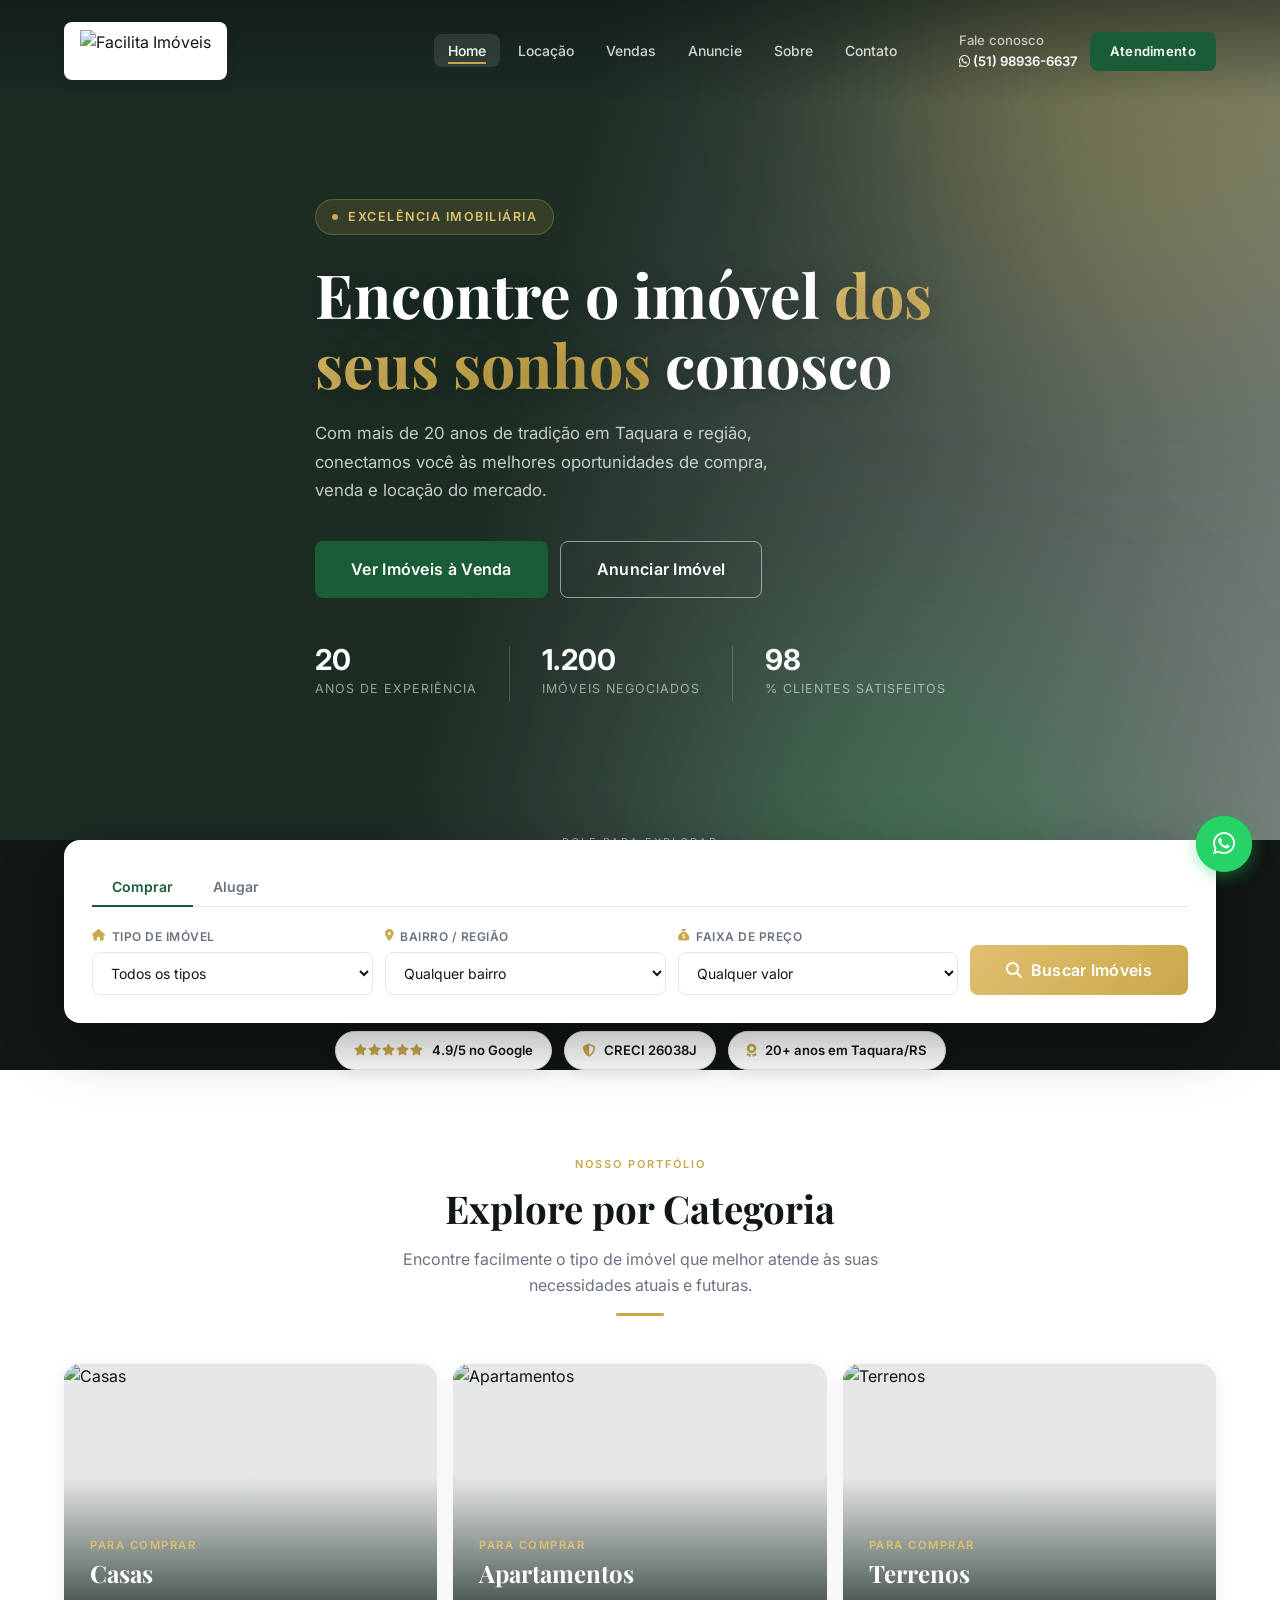
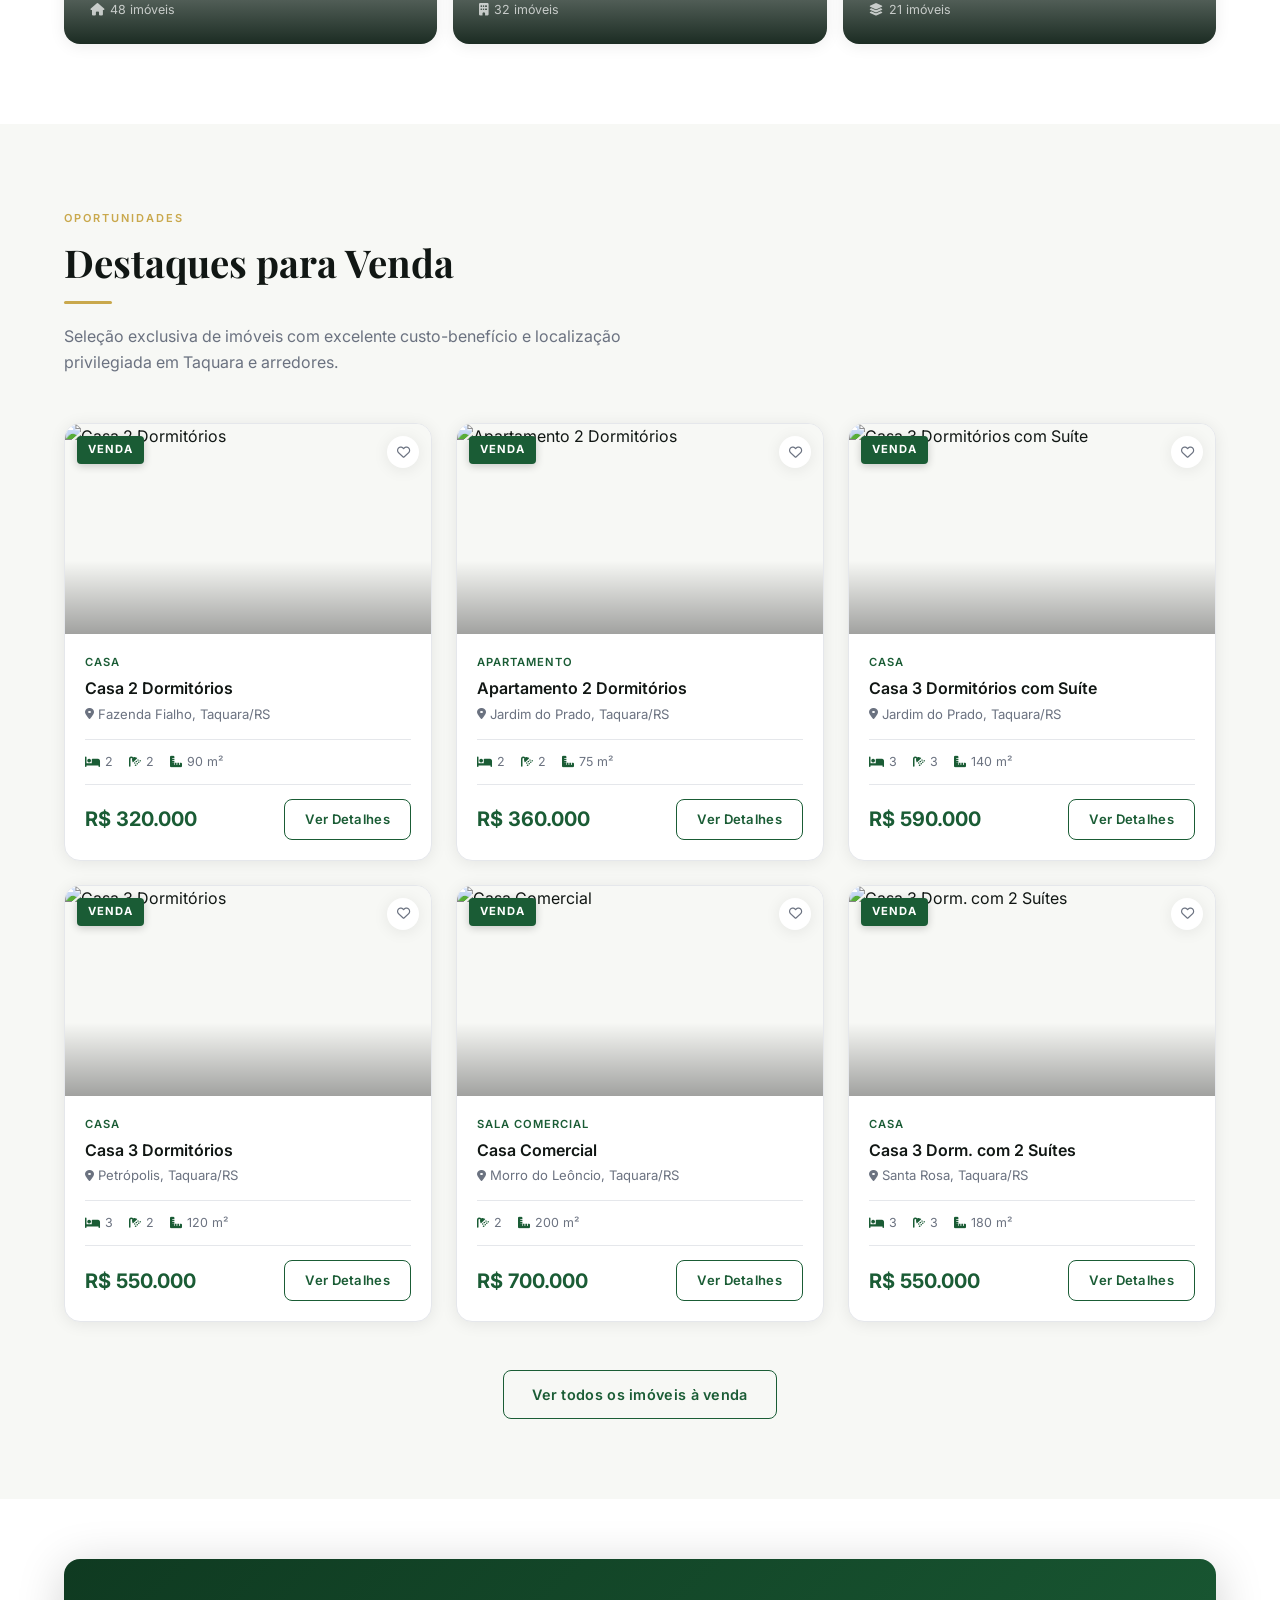
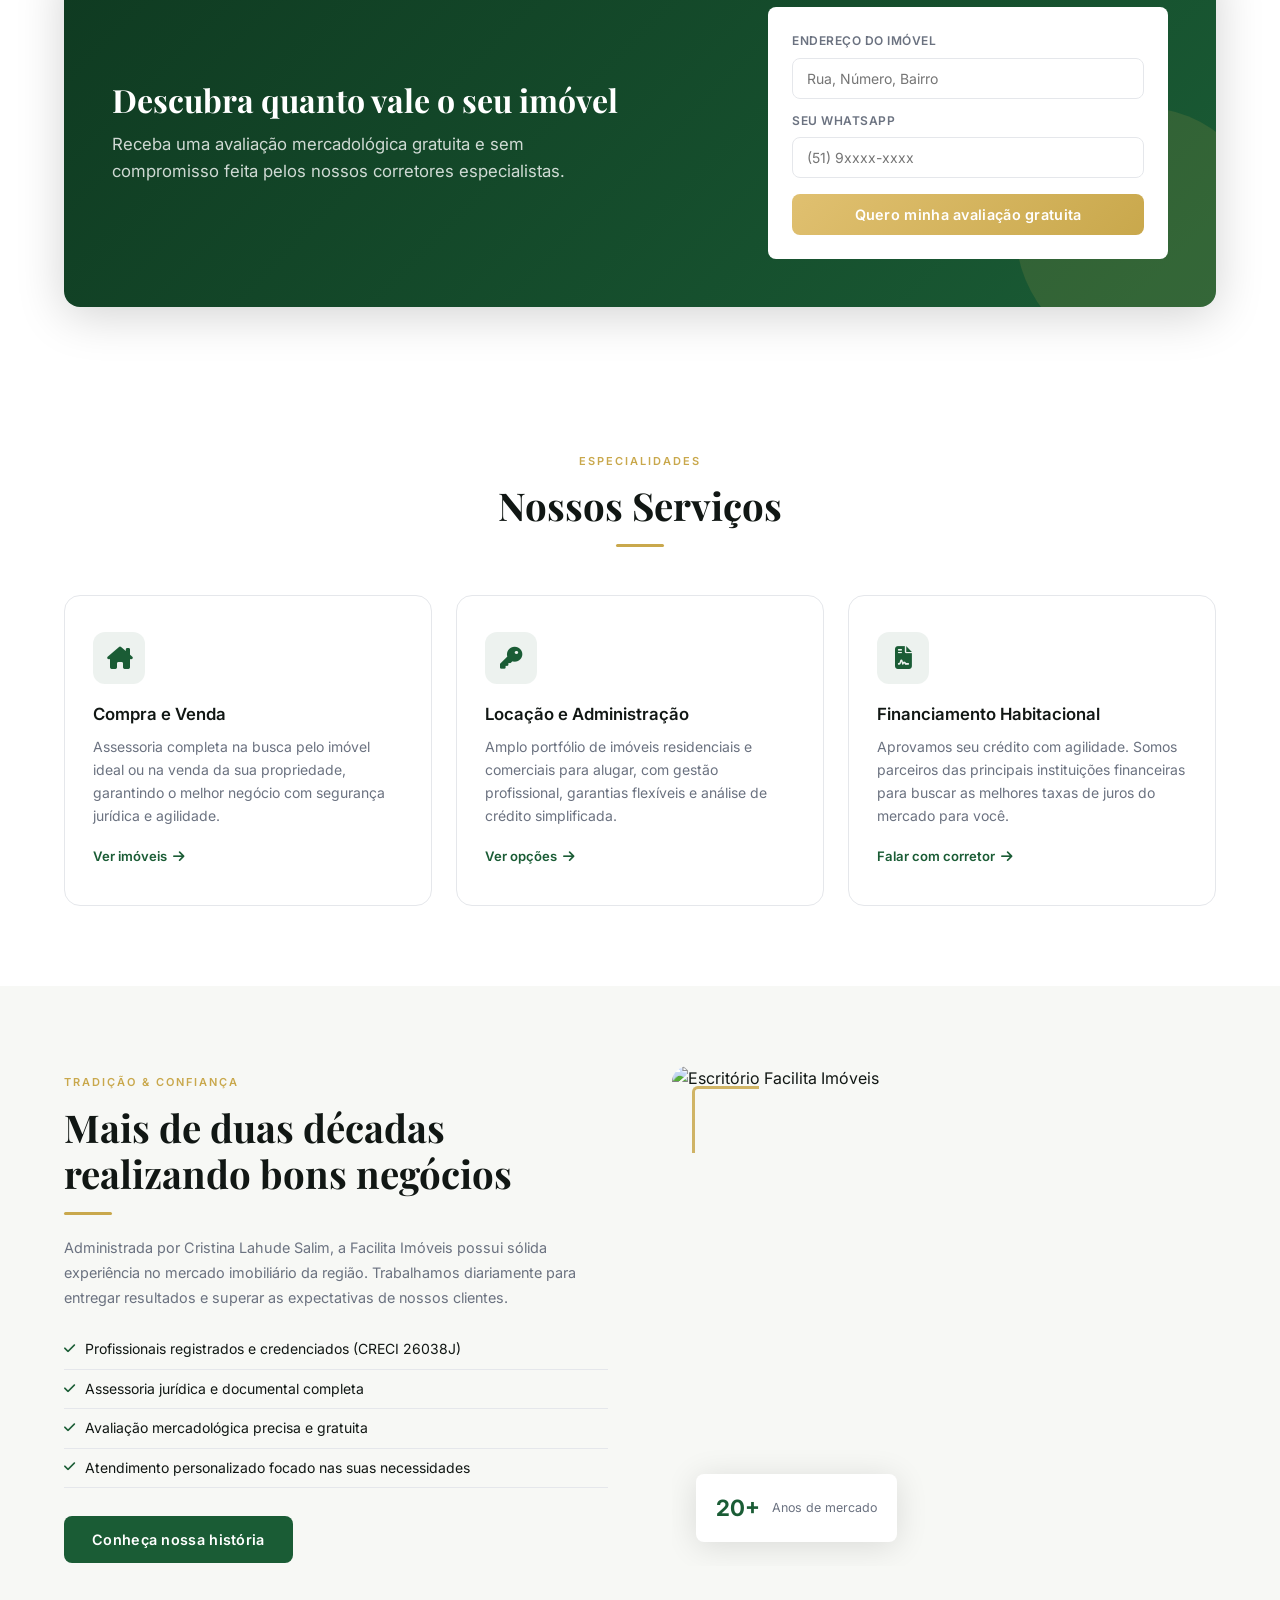
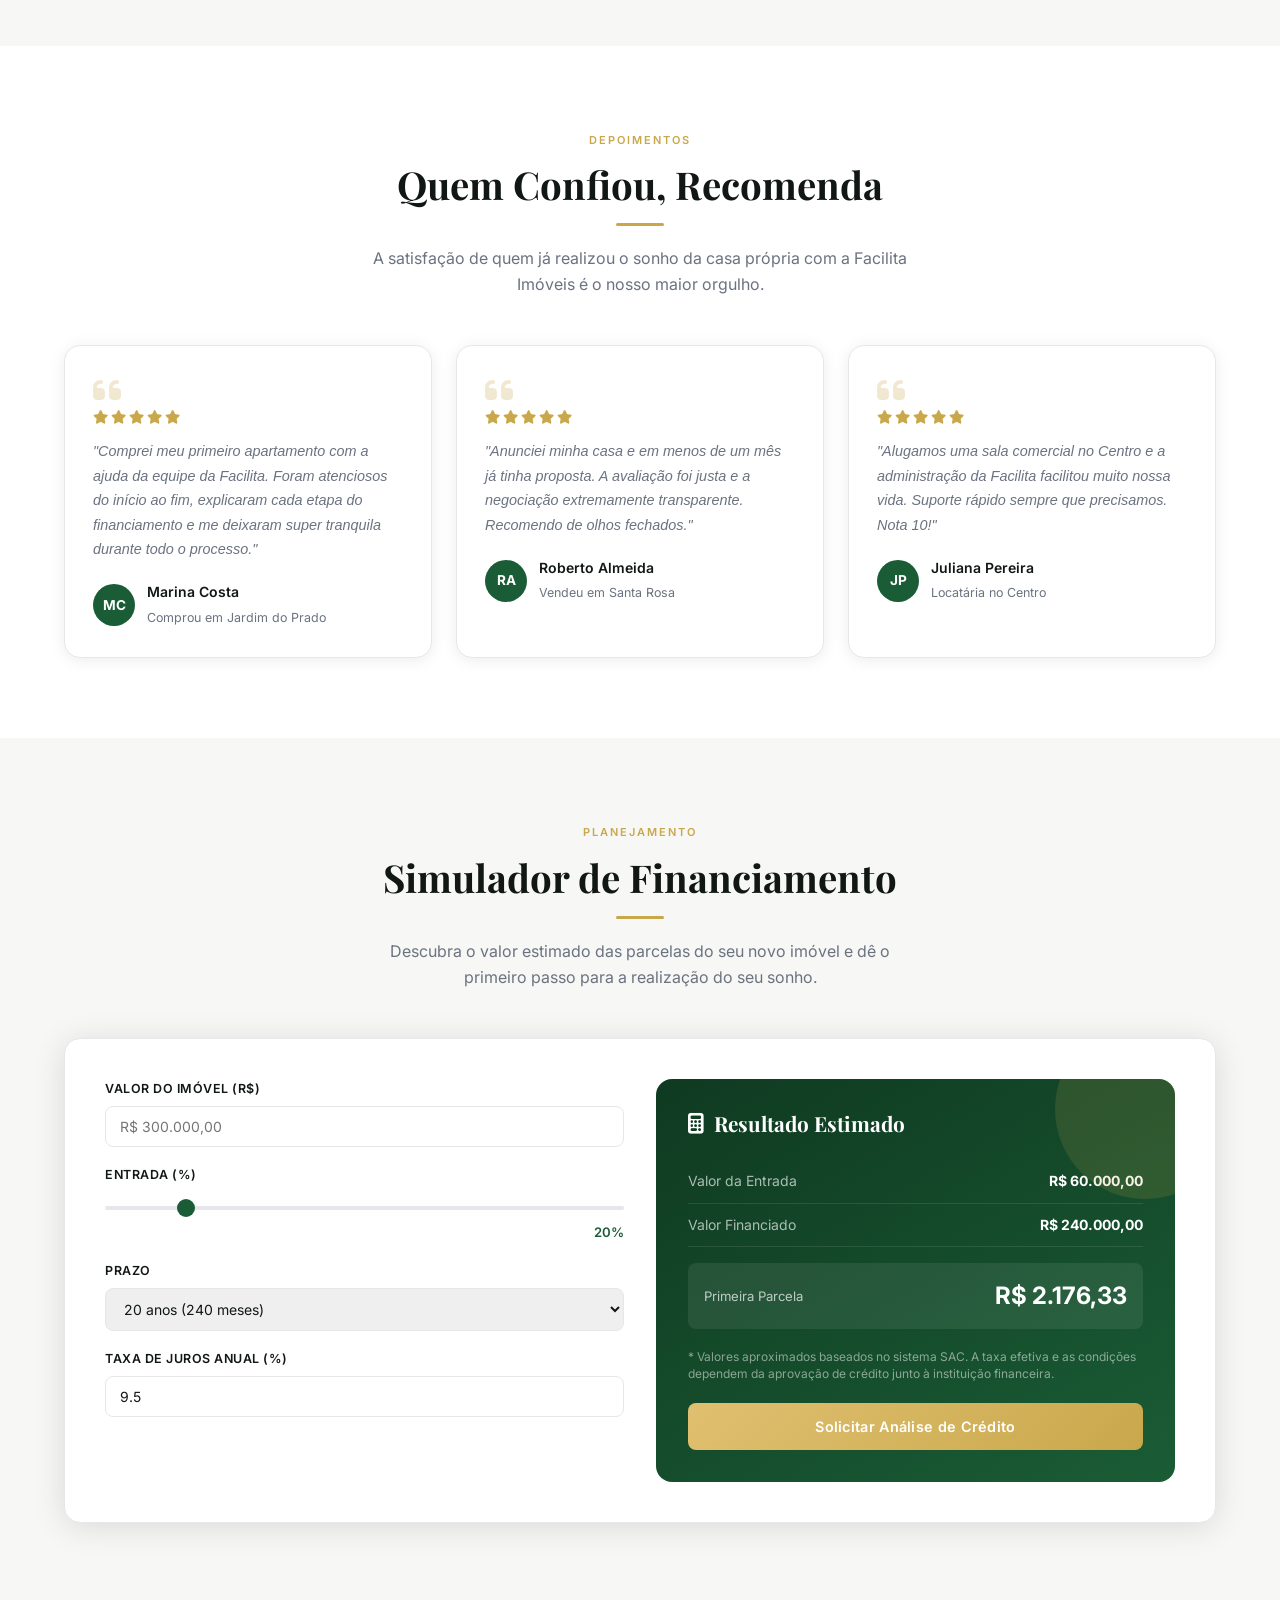
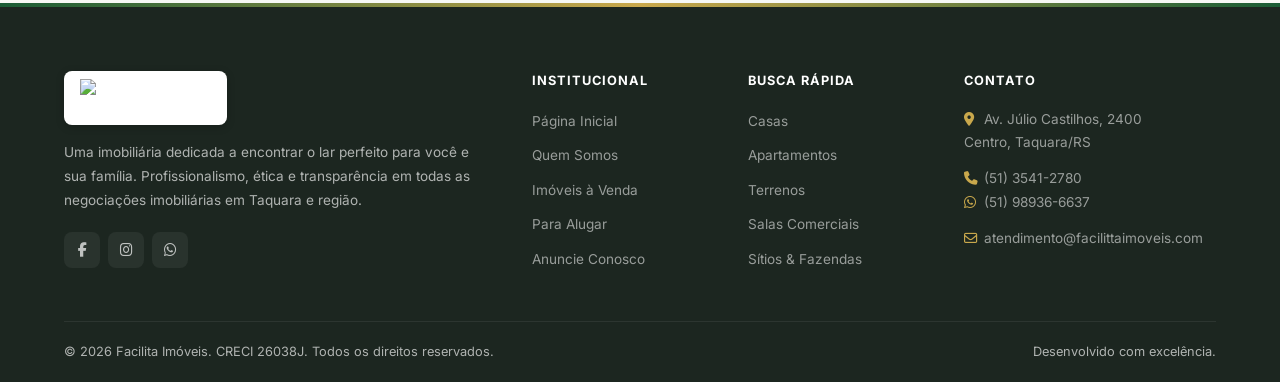
==== commit c505fd5e: "Repaginação visual premium do site - Navbar com efeito de vidro (blur) ao rolar e sublinhado animado" ====
--- a/index.html
+++ b/index.html
@@ -6,6 +6,8 @@
 <title>Facilita Imóveis - Sua Imobiliária em Taquara/RS</title>
 <meta name="description" content="Facilita Imóveis - Compra, venda e locação de imóveis em Taquara/RS. CRECI 26038J. Mais de 20 anos de experiência.">
 <link rel="stylesheet" href="style.css">
+<link rel="icon" type="image/svg+xml" href="data:image/svg+xml,%3Csvg xmlns=%27http://www.w3.org/2000/svg%27 viewBox=%270 0 100 100%27%3E%3Crect width=%27100%27 height=%27100%27 rx=%2722%27 fill=%27%231a5c35%27/%3E%3Cpath d=%27M50 18 L84 48 H72 V80 H56 V56 H44 V80 H28 V48 H16 Z%27 fill=%27%23c9a84c%27/%3E%3C/svg%3E">
+<noscript><style>.reveal,.reveal-stagger>*{opacity:1!important;transform:none!important}</style></noscript>
 </head>
 <body>
 
@@ -13,7 +15,7 @@
 <nav class="navbar navbar--top" id="navbar">
   <div class="container nav-wrap">
     <a href="index.html" class="nav-logo">
-      <img src="https://www.facilittaimoveis.com.br/assets/imagens/home/logo-topo.png" alt="Facilita Imóveis">
+      <img src="https://www.facilittaimoveis.com.br/assets/imagens/logos/facilita-imoveis.png" alt="Facilita Imóveis">
     </a>
     <ul class="nav-links" id="navLinks">
       <li><a href="index.html" class="active">Home</a></li>
@@ -42,12 +44,14 @@
 <section class="hero" id="home">
   <div class="hero-bg"></div>
   <div class="hero-overlay"></div>
+  <div class="hero-blob hero-blob-1"></div>
+  <div class="hero-blob hero-blob-2"></div>
   <div class="container">
     <div class="hero-content">
-      <div class="hero-tag"><i class="fa-solid fa-star"></i> Excelência Imobiliária</div>
+      <div class="hero-tag"><span class="dot"></span> Excelência Imobiliária</div>
       <h1>Encontre o imóvel <em>dos seus sonhos</em> conosco</h1>
       <p class="hero-desc">Com mais de 20 anos de tradição em Taquara e região, conectamos você às melhores oportunidades de compra, venda e locação do mercado.</p>
-      
+
       <div class="hero-actions">
         <a href="vendas.html" class="btn btn-primary btn-lg">Ver Imóveis à Venda</a>
         <a href="anuncie.html" class="btn btn-outline-white btn-lg">Anunciar Imóvel</a>
@@ -62,9 +66,14 @@
           <strong class="stat-num" data-target="1200">0</strong>
           <span>Imóveis Negociados</span>
         </div>
-      </div>
-    </div>
-  </div>
+        <div class="hero-stat">
+          <strong class="stat-num" data-target="98">0</strong>
+          <span>% Clientes Satisfeitos</span>
+        </div>
+      </div>
+    </div>
+  </div>
+  <div class="hero-scroll"><span>Role para explorar</span><i class="fa-solid fa-chevron-down"></i></div>
 </section>
 
 <!-- SEARCH BOX -->
@@ -77,7 +86,7 @@
       </div>
       <div class="search-fields">
         <div class="sf-group">
-          <label>Tipo de Imóvel</label>
+          <label><i class="fa-solid fa-house"></i> Tipo de Imóvel</label>
           <select id="tipo-imovel">
             <option value="">Todos os tipos</option>
             <option>Casa</option>
@@ -90,7 +99,7 @@
           </select>
         </div>
         <div class="sf-group">
-          <label>Bairro / Região</label>
+          <label><i class="fa-solid fa-location-dot"></i> Bairro / Região</label>
           <select id="bairro">
             <option value="">Qualquer bairro</option>
             <option>Centro</option>
@@ -103,7 +112,7 @@
           </select>
         </div>
         <div class="sf-group">
-          <label>Faixa de Preço</label>
+          <label><i class="fa-solid fa-sack-dollar"></i> Faixa de Preço</label>
           <select id="preco">
             <option value="">Qualquer valor</option>
             <option value="200000">Até R$ 200.000</option>
@@ -116,23 +125,30 @@
         <button class="btn btn-gold btn-lg" onclick="buscar()" style="width:100%;justify-content:center"><i class="fa-solid fa-magnifying-glass"></i> Buscar Imóveis</button>
       </div>
     </div>
+
+    <div class="trust-row">
+      <span class="trust-badge"><span class="stars"><i class="fa-solid fa-star"></i><i class="fa-solid fa-star"></i><i class="fa-solid fa-star"></i><i class="fa-solid fa-star"></i><i class="fa-solid fa-star"></i></span> 4.9/5 no Google</span>
+      <span class="trust-badge"><i class="fa-solid fa-shield-halved"></i> CRECI 26038J</span>
+      <span class="trust-badge"><i class="fa-solid fa-award"></i> 20+ anos em Taquara/RS</span>
+    </div>
   </div>
 </section>
 
 <!-- CATEGORIAS -->
 <section class="section">
   <div class="container">
-    <div class="sec-header sec-header--center">
+    <div class="sec-header sec-header--center reveal">
       <span class="sec-label">Nosso Portfólio</span>
       <h2 class="sec-title">Explore por Categoria</h2>
       <p class="sec-sub">Encontre facilmente o tipo de imóvel que melhor atende às suas necessidades atuais e futuras.</p>
       <div class="divider divider--center"></div>
     </div>
-    
-    <div class="cat-grid">
+
+    <div class="cat-grid reveal-stagger">
       <a href="vendas.html?tipo=casa" class="cat-card">
         <img src="https://images.unsplash.com/photo-1600596542815-ffad4c1539a9?auto=format&fit=crop&q=80&w=800" alt="Casas">
         <div class="cat-overlay"></div>
+        <div class="cat-arrow"><i class="fa-solid fa-arrow-right"></i></div>
         <div class="cat-body">
           <div class="cat-label">Para comprar</div>
           <h3 class="cat-name">Casas</h3>
@@ -142,6 +158,7 @@
       <a href="vendas.html?tipo=apartamento" class="cat-card">
         <img src="https://images.unsplash.com/photo-1545324418-cc1a3fa10c00?auto=format&fit=crop&q=80&w=800" alt="Apartamentos">
         <div class="cat-overlay"></div>
+        <div class="cat-arrow"><i class="fa-solid fa-arrow-right"></i></div>
         <div class="cat-body">
           <div class="cat-label">Para comprar</div>
           <h3 class="cat-name">Apartamentos</h3>
@@ -151,6 +168,7 @@
       <a href="vendas.html?tipo=terreno" class="cat-card">
         <img src="https://images.unsplash.com/photo-1500382017468-9049fed747ef?auto=format&fit=crop&q=80&w=800" alt="Terrenos">
         <div class="cat-overlay"></div>
+        <div class="cat-arrow"><i class="fa-solid fa-arrow-right"></i></div>
         <div class="cat-body">
           <div class="cat-label">Para comprar</div>
           <h3 class="cat-name">Terrenos</h3>
@@ -164,17 +182,17 @@
 <!-- DESTAQUES VENDA -->
 <section class="section section--gray">
   <div class="container">
-    <div class="sec-header">
+    <div class="sec-header reveal">
       <span class="sec-label">Oportunidades</span>
       <h2 class="sec-title">Destaques para Venda</h2>
       <div class="divider"></div>
       <p class="sec-sub">Seleção exclusiva de imóveis com excelente custo-benefício e localização privilegiada em Taquara e arredores.</p>
     </div>
-    
-    <div class="props-grid" id="vendas-grid">
+
+    <div class="props-grid reveal-stagger" id="vendas-grid">
       <!-- Cards gerados via JS -->
     </div>
-    
+
     <div style="text-align:center;margin-top:48px">
       <a href="vendas.html" class="btn btn-outline">Ver todos os imóveis à venda</a>
     </div>
@@ -183,7 +201,7 @@
 
 <!-- LEAD MAGNET (AVALIAÇÃO) -->
 <section class="container">
-  <div class="lead-magnet">
+  <div class="lead-magnet reveal">
     <div class="lm-content">
       <h2>Descubra quanto vale o seu imóvel</h2>
       <p>Receba uma avaliação mercadológica gratuita e sem compromisso feita pelos nossos corretores especialistas.</p>
@@ -205,13 +223,13 @@
 <!-- SERVICES -->
 <section class="section">
   <div class="container">
-    <div class="sec-header sec-header--center">
+    <div class="sec-header sec-header--center reveal">
       <span class="sec-label">Especialidades</span>
       <h2 class="sec-title">Nossos Serviços</h2>
       <div class="divider divider--center"></div>
     </div>
-    
-    <div class="services-grid">
+
+    <div class="services-grid reveal-stagger">
       <div class="svc-card">
         <div class="svc-icon"><i class="fa-solid fa-house-chimney"></i></div>
         <h3>Compra e Venda</h3>
@@ -238,7 +256,7 @@
 <section class="section section--gray">
   <div class="container">
     <div class="about-grid">
-      <div class="about-content">
+      <div class="about-content reveal">
         <span class="sec-label">Tradição & Confiança</span>
         <h2 class="sec-title">Mais de duas décadas realizando bons negócios</h2>
         <div class="divider"></div>
@@ -251,7 +269,7 @@
         </ul>
         <a href="sobre.html" class="btn btn-primary">Conheça nossa história</a>
       </div>
-      <div class="about-img-wrap">
+      <div class="about-img-wrap reveal">
         <img src="https://images.unsplash.com/photo-1560518883-ce09059eeffa?auto=format&fit=crop&q=80&w=1000" alt="Escritório Facilita Imóveis">
         <div class="about-badge">
           <strong>20+</strong>
@@ -262,17 +280,68 @@
   </div>
 </section>
 
+<!-- TESTIMONIALS -->
+<section class="section">
+  <div class="container">
+    <div class="sec-header sec-header--center reveal">
+      <span class="sec-label">Depoimentos</span>
+      <h2 class="sec-title">Quem Confiou, Recomenda</h2>
+      <div class="divider divider--center"></div>
+      <p class="sec-sub">A satisfação de quem já realizou o sonho da casa própria com a Facilita Imóveis é o nosso maior orgulho.</p>
+    </div>
+
+    <div class="test-grid reveal-stagger">
+      <div class="test-card">
+        <div class="test-quote"><i class="fa-solid fa-quote-left"></i></div>
+        <div class="test-stars"><i class="fa-solid fa-star"></i><i class="fa-solid fa-star"></i><i class="fa-solid fa-star"></i><i class="fa-solid fa-star"></i><i class="fa-solid fa-star"></i></div>
+        <blockquote>"Comprei meu primeiro apartamento com a ajuda da equipe da Facilita. Foram atenciosos do início ao fim, explicaram cada etapa do financiamento e me deixaram super tranquila durante todo o processo."</blockquote>
+        <div class="test-author">
+          <div class="test-av">MC</div>
+          <div>
+            <strong>Marina Costa</strong>
+            <small>Comprou em Jardim do Prado</small>
+          </div>
+        </div>
+      </div>
+      <div class="test-card">
+        <div class="test-quote"><i class="fa-solid fa-quote-left"></i></div>
+        <div class="test-stars"><i class="fa-solid fa-star"></i><i class="fa-solid fa-star"></i><i class="fa-solid fa-star"></i><i class="fa-solid fa-star"></i><i class="fa-solid fa-star"></i></div>
+        <blockquote>"Anunciei minha casa e em menos de um mês já tinha proposta. A avaliação foi justa e a negociação extremamente transparente. Recomendo de olhos fechados."</blockquote>
+        <div class="test-author">
+          <div class="test-av">RA</div>
+          <div>
+            <strong>Roberto Almeida</strong>
+            <small>Vendeu em Santa Rosa</small>
+          </div>
+        </div>
+      </div>
+      <div class="test-card">
+        <div class="test-quote"><i class="fa-solid fa-quote-left"></i></div>
+        <div class="test-stars"><i class="fa-solid fa-star"></i><i class="fa-solid fa-star"></i><i class="fa-solid fa-star"></i><i class="fa-solid fa-star"></i><i class="fa-solid fa-star"></i></div>
+        <blockquote>"Alugamos uma sala comercial no Centro e a administração da Facilita facilitou muito nossa vida. Suporte rápido sempre que precisamos. Nota 10!"</blockquote>
+        <div class="test-author">
+          <div class="test-av">JP</div>
+          <div>
+            <strong>Juliana Pereira</strong>
+            <small>Locatária no Centro</small>
+          </div>
+        </div>
+      </div>
+    </div>
+  </div>
+</section>
+
 <!-- SIMULATOR & CONTACT -->
-<section class="section">
-  <div class="container">
-    <div class="sec-header sec-header--center">
+<section class="section section--gray">
+  <div class="container">
+    <div class="sec-header sec-header--center reveal">
       <span class="sec-label">Planejamento</span>
       <h2 class="sec-title">Simulador de Financiamento</h2>
       <div class="divider divider--center"></div>
       <p class="sec-sub">Descubra o valor estimado das parcelas do seu novo imóvel e dê o primeiro passo para a realização do seu sonho.</p>
     </div>
-    
-    <div class="sim-wrap">
+
+    <div class="sim-wrap reveal">
       <div class="sim-form">
         <div class="form-group">
           <label>Valor do Imóvel (R$)</label>
@@ -299,7 +368,7 @@
       </div>
       
       <div class="sim-result">
-        <h3>Resultado Estimado</h3>
+        <h3><i class="fa-solid fa-calculator"></i> Resultado Estimado</h3>
         <div class="sim-row">
           <span>Valor da Entrada</span>
           <strong id="res-entrada">R$ 60.000,00</strong>
@@ -329,7 +398,7 @@
     <div class="footer-main">
       <div>
         <a href="index.html" class="footer-logo">
-          <img src="https://www.facilittaimoveis.com.br/assets/imagens/home/logo-topo.png" alt="Facilita Imóveis">
+          <img src="https://www.facilittaimoveis.com.br/assets/imagens/logos/facilita-imoveis.png" alt="Facilita Imóveis">
         </a>
         <p class="footer-about">Uma imobiliária dedicada a encontrar o lar perfeito para você e sua família. Profissionalismo, ética e transparência em todas as negociações imobiliárias em Taquara e região.</p>
         <div class="footer-social">
--- a/style.css
+++ b/style.css
@@ -21,6 +21,8 @@
   --shadow:0 2px 16px rgba(0,0,0,0.08);
   --shadow-md:0 4px 32px rgba(0,0,0,0.12);
   --shadow-lg:0 8px 48px rgba(0,0,0,0.18);
+  --shadow-gold:0 8px 28px rgba(201,168,76,.35);
+  --ease:cubic-bezier(.4,0,.2,1);
 }
 html{scroll-behavior:smooth}
 body{font-family:'Inter',sans-serif;color:var(--dark);background:#fff;overflow-x:hidden;line-height:1.6}
@@ -28,6 +30,25 @@
 ul{list-style:none}
 img{max-width:100%;height:auto;display:block}
 input,select,textarea,button{font-family:'Inter',sans-serif}
+::selection{background:var(--gold);color:#fff}
+:focus-visible{outline:2px solid var(--gold);outline-offset:2px}
+::-webkit-scrollbar{width:11px}
+::-webkit-scrollbar-track{background:var(--off-white)}
+::-webkit-scrollbar-thumb{background:var(--green-light);border-radius:8px;border:3px solid var(--off-white)}
+::-webkit-scrollbar-thumb:hover{background:var(--green)}
+
+/* SCROLL REVEAL */
+.reveal{opacity:0;transform:translateY(32px);transition:opacity .8s var(--ease),transform .8s var(--ease)}
+.reveal.visible{opacity:1;transform:translateY(0)}
+.reveal-stagger.visible > *{opacity:1;transform:translateY(0)}
+.reveal-stagger > *{opacity:0;transform:translateY(24px);transition:opacity .7s var(--ease),transform .7s var(--ease)}
+.reveal-stagger > *:nth-child(1){transition-delay:.05s}
+.reveal-stagger > *:nth-child(2){transition-delay:.15s}
+.reveal-stagger > *:nth-child(3){transition-delay:.25s}
+.reveal-stagger > *:nth-child(4){transition-delay:.35s}
+@media(prefers-reduced-motion:reduce){
+  .reveal,.reveal-stagger > *{opacity:1;transform:none;transition:none}
+}
 
 /* LAYOUT */
 .container{max-width:1200px;margin:0 auto;padding:0 24px}
@@ -49,30 +70,37 @@
 .sec-header--center .sec-sub{margin:0 auto}
 
 /* BUTTONS */
-.btn{display:inline-flex;align-items:center;gap:8px;padding:12px 28px;border-radius:var(--r);font-weight:600;font-size:.9rem;cursor:pointer;border:none;transition:all .25s;letter-spacing:.3px}
+.btn{position:relative;display:inline-flex;align-items:center;gap:8px;padding:12px 28px;border-radius:var(--r);font-weight:600;font-size:.9rem;cursor:pointer;border:none;transition:all .3s var(--ease);letter-spacing:.3px;overflow:hidden;isolation:isolate}
+.btn::before{content:'';position:absolute;inset:0;left:-75%;width:50%;background:linear-gradient(115deg,transparent,rgba(255,255,255,.35),transparent);transform:skewX(-18deg);transition:left .65s var(--ease);z-index:1;pointer-events:none}
+.btn:hover::before{left:130%}
 .btn-primary{background:var(--green);color:#fff}
-.btn-primary:hover{background:var(--green-dark);box-shadow:0 4px 16px rgba(26,92,53,.35);transform:translateY(-1px)}
-.btn-gold{background:var(--gold);color:#fff}
-.btn-gold:hover{background:#b8943d;transform:translateY(-1px)}
+.btn-primary:hover{background:var(--green-dark);box-shadow:0 6px 20px rgba(26,92,53,.4);transform:translateY(-2px)}
+.btn-gold{background:linear-gradient(135deg,var(--gold-light),var(--gold));color:#fff}
+.btn-gold:hover{background:linear-gradient(135deg,var(--gold),#b8943d);transform:translateY(-2px);box-shadow:var(--shadow-gold)}
 .btn-outline{background:transparent;color:var(--green);border:1.5px solid var(--green)}
-.btn-outline:hover{background:var(--green);color:#fff}
+.btn-outline:hover{background:var(--green);color:#fff;transform:translateY(-2px);box-shadow:0 6px 18px rgba(26,92,53,.25)}
 .btn-outline-white{background:transparent;color:#fff;border:1.5px solid rgba(255,255,255,.5)}
-.btn-outline-white:hover{background:rgba(255,255,255,.12)}
+.btn-outline-white:hover{background:rgba(255,255,255,.14);border-color:#fff;transform:translateY(-2px)}
 .btn-lg{padding:15px 36px;font-size:1rem}
 .btn-sm{padding:9px 20px;font-size:.82rem}
 .btn-whatsapp{background:#25d366;color:#fff}
 .btn-whatsapp:hover{background:#1ebe5a}
+.btn:active{transform:translateY(0) scale(.98)}
 
 /* NAVBAR */
-.navbar{position:fixed;top:0;left:0;right:0;z-index:1000;transition:all .3s}
-.navbar--top{background:transparent;padding:20px 0}
-.navbar--scrolled{background:var(--dark);padding:14px 0;box-shadow:0 2px 20px rgba(0,0,0,.3)}
+.navbar{position:fixed;top:0;left:0;right:0;z-index:1000;transition:all .4s var(--ease)}
+.navbar--top{background:linear-gradient(to bottom,rgba(10,20,15,.5),transparent);padding:22px 0}
+.navbar--scrolled{background:rgba(17,23,20,.82);backdrop-filter:blur(18px) saturate(160%);-webkit-backdrop-filter:blur(18px) saturate(160%);padding:12px 0;box-shadow:0 2px 24px rgba(0,0,0,.25);border-bottom:1px solid rgba(255,255,255,.06)}
 .nav-wrap{display:flex;align-items:center;gap:32px}
-.nav-logo img{height:48px;width:auto}
+.nav-logo{display:inline-flex;background:#fff;padding:8px 16px;border-radius:var(--r);box-shadow:0 4px 12px rgba(0,0,0,0.1);transition:transform .3s var(--ease),box-shadow .3s var(--ease)}
+.nav-logo:hover{transform:translateY(-2px);box-shadow:0 8px 20px rgba(0,0,0,.18)}
+.nav-logo img{height:42px;width:auto;display:block}
 .nav-logo-fallback{font-family:'Playfair Display',serif;font-size:1.4rem;font-weight:700;color:#fff}
 .nav-links{display:flex;margin-left:auto;gap:4px}
-.nav-links a{color:rgba(255,255,255,.8);font-size:.875rem;font-weight:500;padding:8px 14px;border-radius:var(--r);transition:all .2s}
+.nav-links a{position:relative;color:rgba(255,255,255,.8);font-size:.875rem;font-weight:500;padding:8px 14px;border-radius:var(--r);transition:all .2s}
+.nav-links a::after{content:'';position:absolute;left:14px;right:14px;bottom:3px;height:2px;background:var(--gold);transform:scaleX(0);transform-origin:left;transition:transform .25s var(--ease)}
 .nav-links a:hover,.nav-links a.active{color:#fff;background:rgba(255,255,255,.1)}
+.nav-links a.active::after{transform:scaleX(1)}
 .nav-actions{display:flex;align-items:center;gap:12px;margin-left:16px}
 .nav-phone{color:rgba(255,255,255,.7);font-size:.82rem;font-weight:500;white-space:nowrap}
 .nav-phone span{display:block;color:#fff;font-weight:600}
@@ -81,28 +109,42 @@
 
 /* HERO */
 .hero{position:relative;min-height:100vh;display:flex;align-items:center;overflow:hidden}
-.hero-bg{position:absolute;inset:0;background-size:cover;background-position:center;background-image:url('https://www.facilittaimoveis.com.br/assets/imagens/home/imobiliaria_facillira_taquara.jpg')}
-.hero-overlay{position:absolute;inset:0;background:linear-gradient(105deg,rgba(10,30,18,.88) 45%,rgba(10,30,18,.4) 100%)}
+.hero-bg{position:absolute;inset:0;background-size:cover;background-position:center;background-image:url('https://www.facilittaimoveis.com.br/assets/imagens/home/imobiliaria_facillira_taquara.jpg');animation:heroZoom 22s ease-in-out infinite alternate}
+@keyframes heroZoom{from{transform:scale(1)}to{transform:scale(1.08)}}
+.hero-overlay{position:absolute;inset:0;background:linear-gradient(105deg,rgba(8,26,16,.92) 40%,rgba(8,26,16,.55) 100%)}
+.hero-blob{position:absolute;border-radius:50%;filter:blur(100px);pointer-events:none;z-index:0}
+.hero-blob-1{width:520px;height:520px;background:rgba(201,168,76,.28);top:-180px;right:-140px}
+.hero-blob-2{width:420px;height:420px;background:rgba(46,139,87,.35);bottom:-160px;right:12%}
 .hero-content{position:relative;z-index:1;max-width:650px}
-.hero-tag{display:inline-flex;align-items:center;gap:8px;background:rgba(201,168,76,.15);border:1px solid rgba(201,168,76,.3);color:var(--gold-light);font-size:.78rem;font-weight:600;letter-spacing:1.5px;text-transform:uppercase;padding:7px 16px;border-radius:4px;margin-bottom:24px}
-.hero h1{font-family:'Playfair Display',serif;font-size:clamp(2.4rem,5vw,3.8rem);font-weight:700;color:#fff;margin-bottom:20px;line-height:1.15}
-.hero h1 em{color:var(--gold);font-style:normal}
+.hero-tag{display:inline-flex;align-items:center;gap:10px;background:rgba(201,168,76,.15);border:1px solid rgba(201,168,76,.3);color:var(--gold-light);font-size:.78rem;font-weight:600;letter-spacing:1.5px;text-transform:uppercase;padding:7px 16px;border-radius:40px;margin-bottom:24px}
+.hero-tag .dot{width:6px;height:6px;border-radius:50%;background:var(--gold);box-shadow:0 0 0 0 rgba(201,168,76,.6);animation:dotPulse 1.8s infinite}
+@keyframes dotPulse{0%{box-shadow:0 0 0 0 rgba(201,168,76,.6)}70%{box-shadow:0 0 0 9px rgba(201,168,76,0)}100%{box-shadow:0 0 0 0 rgba(201,168,76,0)}}
+.hero h1{font-family:'Playfair Display',serif;font-size:clamp(2.4rem,5vw,3.8rem);font-weight:700;color:#fff;margin-bottom:20px;line-height:1.15;text-shadow:0 2px 24px rgba(0,0,0,.25)}
+.hero h1 em{background:linear-gradient(100deg,var(--gold-light),var(--gold) 60%);-webkit-background-clip:text;background-clip:text;color:transparent;font-style:normal}
 .hero-desc{font-size:1.05rem;color:rgba(255,255,255,.75);margin-bottom:36px;max-width:500px;line-height:1.7}
 .hero-actions{display:flex;gap:12px;flex-wrap:wrap;margin-bottom:48px}
 .hero-stats{display:flex;gap:32px}
+.hero-stat{position:relative;padding-left:0}
+.hero-stat + .hero-stat{padding-left:32px;border-left:1px solid rgba(255,255,255,.18)}
 .hero-stat strong{display:block;font-size:1.8rem;font-weight:700;color:#fff;line-height:1}
 .hero-stat span{font-size:.78rem;color:rgba(255,255,255,.55);text-transform:uppercase;letter-spacing:1px}
+.hero-scroll{position:absolute;bottom:26px;left:50%;transform:translateX(-50%);z-index:1;display:flex;flex-direction:column;align-items:center;gap:8px;color:rgba(255,255,255,.55);font-size:.68rem;letter-spacing:2px;text-transform:uppercase;animation:scrollBounce 2.2s infinite}
+.hero-scroll i{font-size:.9rem}
+@keyframes scrollBounce{0%,100%{transform:translate(-50%,0)}50%{transform:translate(-50%,8px)}}
+@media(max-width:768px){.hero-blob,.hero-scroll{display:none}.hero-bg{animation:none}}
 
 /* SEARCH BOX */
-.search-section{background:var(--dark);padding:0}
-.search-box{background:#fff;border-radius:var(--r-lg);padding:28px;box-shadow:var(--shadow-lg);margin-top:-1px}
+.search-section{background:var(--dark);padding:0;position:relative;z-index:2}
+.search-box{background:#fff;border-radius:var(--r-lg);padding:28px;box-shadow:0 20px 60px rgba(0,0,0,.35);margin-top:-60px;position:relative}
+@media(max-width:768px){.search-box{margin-top:-40px}}
 .search-tabs{display:flex;gap:0;border-bottom:1.5px solid var(--border);margin-bottom:20px}
 .s-tab{background:none;border:none;cursor:pointer;padding:10px 20px;font-size:.875rem;font-weight:600;color:var(--gray);border-bottom:2px solid transparent;margin-bottom:-1.5px;transition:all .2s}
 .s-tab.active{color:var(--green);border-bottom-color:var(--green)}
 .search-fields{display:grid;grid-template-columns:1fr 1fr 1fr auto;gap:12px;align-items:end}
-.sf-group label{display:block;font-size:.75rem;font-weight:600;color:var(--gray);text-transform:uppercase;letter-spacing:.5px;margin-bottom:6px}
-.sf-group select,.sf-group input{width:100%;padding:11px 14px;border:1.5px solid var(--border);border-radius:var(--r);font-size:.875rem;color:var(--dark);background:#fff;transition:border .2s}
-.sf-group select:focus,.sf-group input:focus{outline:none;border-color:var(--green)}
+.sf-group label{display:flex;align-items:center;gap:6px;font-size:.75rem;font-weight:600;color:var(--gray);text-transform:uppercase;letter-spacing:.5px;margin-bottom:6px}
+.sf-group label i{color:var(--gold);font-size:.72rem}
+.sf-group select,.sf-group input{width:100%;padding:11px 14px;border:1.5px solid var(--border);border-radius:var(--r);font-size:.875rem;color:var(--dark);background:#fff;transition:border .2s,box-shadow .2s}
+.sf-group select:focus,.sf-group input:focus{outline:none;border-color:var(--green);box-shadow:0 0 0 3px rgba(26,92,53,.12)}
 
 /* STATS BAR */
 .stats-bar{background:var(--green-dark);padding:32px 0}
@@ -111,29 +153,35 @@
 .stat-item span{font-size:.8rem;color:rgba(255,255,255,.6);text-transform:uppercase;letter-spacing:.8px;margin-top:4px;display:block}
 
 /* CATEGORIES */
-.cat-grid{display:grid;grid-template-columns:repeat(3,1fr);gap:2px;border-radius:var(--r-lg);overflow:hidden}
-.cat-card{position:relative;height:220px;overflow:hidden;display:flex;flex-direction:column;justify-content:flex-end;cursor:pointer}
-.cat-card img{position:absolute;inset:0;width:100%;height:100%;object-fit:cover;transition:transform .5s}
-.cat-card:hover img{transform:scale(1.06)}
-.cat-overlay{position:absolute;inset:0;background:linear-gradient(0deg,rgba(10,30,18,.85) 0%,rgba(10,30,18,.15) 100%)}
-.cat-body{position:relative;z-index:1;padding:20px 24px}
+.cat-grid{display:grid;grid-template-columns:repeat(3,1fr);gap:16px}
+.cat-card{position:relative;height:280px;overflow:hidden;display:flex;flex-direction:column;justify-content:flex-end;cursor:pointer;border-radius:var(--r-lg);box-shadow:var(--shadow);transition:box-shadow .35s var(--ease),transform .35s var(--ease)}
+.cat-card:hover{box-shadow:var(--shadow-lg);transform:translateY(-6px)}
+.cat-card img{position:absolute;inset:0;width:100%;height:100%;object-fit:cover;transition:transform .6s var(--ease)}
+.cat-card:hover img{transform:scale(1.08)}
+.cat-overlay{position:absolute;inset:0;background:linear-gradient(0deg,rgba(8,26,16,.92) 0%,rgba(8,26,16,.1) 60%)}
+.cat-body{position:relative;z-index:1;padding:22px 26px;transition:transform .35s var(--ease)}
+.cat-card:hover .cat-body{transform:translateY(-4px)}
 .cat-label{font-size:.7rem;font-weight:600;letter-spacing:1.5px;text-transform:uppercase;color:var(--gold-light);margin-bottom:4px}
-.cat-name{font-family:'Playfair Display',serif;font-size:1.3rem;font-weight:700;color:#fff;margin-bottom:8px}
+.cat-name{font-family:'Playfair Display',serif;font-size:1.5rem;font-weight:700;color:#fff;margin-bottom:8px}
 .cat-count{display:inline-flex;align-items:center;gap:6px;font-size:.78rem;color:rgba(255,255,255,.7)}
+.cat-arrow{position:absolute;top:20px;right:20px;width:38px;height:38px;border-radius:50%;background:rgba(255,255,255,.14);border:1px solid rgba(255,255,255,.25);display:flex;align-items:center;justify-content:center;color:#fff;opacity:0;transform:translate(-6px,6px);transition:all .35s var(--ease)}
+.cat-card:hover .cat-arrow{opacity:1;transform:translate(0,0);background:var(--gold);border-color:var(--gold)}
 
 /* PROPERTY CARDS */
 .props-grid{display:grid;grid-template-columns:repeat(3,1fr);gap:24px}
-.prop-card{background:#fff;border-radius:var(--r-lg);overflow:hidden;box-shadow:var(--shadow);border:1px solid var(--border);transition:all .3s}
-.prop-card:hover{transform:translateY(-4px);box-shadow:var(--shadow-lg);border-color:transparent}
+.prop-card{background:#fff;border-radius:var(--r-lg);overflow:hidden;box-shadow:var(--shadow);border:1px solid var(--border);transition:all .35s var(--ease)}
+.prop-card:hover{transform:translateY(-6px);box-shadow:var(--shadow-lg);border-color:transparent}
 .prop-img{position:relative;height:210px;overflow:hidden;background:var(--off-white)}
-.prop-img img{width:100%;height:100%;object-fit:cover;transition:transform .4s}
-.prop-card:hover .prop-img img{transform:scale(1.04)}
+.prop-img img{width:100%;height:100%;object-fit:cover;transition:transform .5s var(--ease)}
+.prop-card:hover .prop-img img{transform:scale(1.07)}
+.prop-img::after{content:'';position:absolute;inset:0;background:linear-gradient(0deg,rgba(0,0,0,.35) 0%,transparent 35%)}
 .prop-img-placeholder{width:100%;height:100%;display:flex;align-items:center;justify-content:center;background:linear-gradient(135deg,#e8f0ec,#d0e4d9)}
 .prop-img-placeholder i{font-size:3rem;color:var(--green);opacity:.35}
-.prop-badge{position:absolute;top:12px;left:12px;font-size:.7rem;font-weight:700;letter-spacing:1px;text-transform:uppercase;padding:4px 10px;border-radius:4px}
+.prop-badge{position:absolute;top:12px;left:12px;z-index:1;font-size:.7rem;font-weight:700;letter-spacing:1px;text-transform:uppercase;padding:5px 11px;border-radius:4px;box-shadow:0 2px 8px rgba(0,0,0,.2)}
 .badge-venda{background:var(--green);color:#fff}
 .badge-aluguel{background:var(--dark);color:#fff}
-.prop-save{position:absolute;top:12px;right:12px;width:32px;height:32px;background:#fff;border-radius:50%;display:flex;align-items:center;justify-content:center;cursor:pointer;border:none;color:var(--gray);transition:all .2s;box-shadow:var(--shadow)}
+.prop-save{position:absolute;top:12px;right:12px;z-index:1;width:32px;height:32px;background:#fff;border-radius:50%;display:flex;align-items:center;justify-content:center;cursor:pointer;border:none;color:var(--gray);transition:all .2s;box-shadow:var(--shadow)}
+.prop-save:hover{transform:scale(1.1)}
 .prop-save:hover,.prop-save.saved{color:#e53935}
 .prop-body{padding:20px}
 .prop-type{font-size:.7rem;font-weight:600;letter-spacing:1px;text-transform:uppercase;color:var(--green);margin-bottom:6px}
@@ -149,12 +197,14 @@
 
 /* SERVICES */
 .services-grid{display:grid;grid-template-columns:repeat(3,1fr);gap:24px}
-.svc-card{padding:36px 28px;border-radius:var(--r-lg);border:1px solid var(--border);background:#fff;transition:all .3s;position:relative;overflow:hidden}
+.svc-card{padding:36px 28px;border-radius:var(--r-lg);border:1px solid var(--border);background:#fff;transition:all .35s var(--ease);position:relative;overflow:hidden}
 .svc-card::after{content:'';position:absolute;bottom:0;left:0;right:0;height:3px;background:linear-gradient(90deg,var(--green),var(--gold));transform:scaleX(0);transform-origin:left;transition:.3s}
 .svc-card:hover::after{transform:scaleX(1)}
-.svc-card:hover{box-shadow:var(--shadow-md);transform:translateY(-3px);border-color:transparent}
-.svc-icon{width:52px;height:52px;background:rgba(26,92,53,.08);border-radius:12px;display:flex;align-items:center;justify-content:center;margin-bottom:20px}
-.svc-icon i{font-size:1.4rem;color:var(--green)}
+.svc-card:hover{box-shadow:var(--shadow-md);transform:translateY(-5px);border-color:transparent}
+.svc-icon{width:52px;height:52px;background:rgba(26,92,53,.08);border-radius:12px;display:flex;align-items:center;justify-content:center;margin-bottom:20px;transition:all .35s var(--ease)}
+.svc-icon i{font-size:1.4rem;color:var(--green);transition:transform .35s var(--ease)}
+.svc-card:hover .svc-icon{background:var(--green);box-shadow:0 8px 20px rgba(26,92,53,.3)}
+.svc-card:hover .svc-icon i{color:#fff;transform:scale(1.1) rotate(-6deg)}
 .svc-card h3{font-size:1.05rem;font-weight:600;margin-bottom:10px}
 .svc-card p{font-size:.875rem;color:var(--gray);line-height:1.65;margin-bottom:16px}
 .svc-link{font-size:.82rem;font-weight:600;color:var(--green);display:inline-flex;align-items:center;gap:6px;transition:gap .2s}
@@ -162,9 +212,11 @@
 
 /* ABOUT */
 .about-grid{display:grid;grid-template-columns:1fr 1fr;gap:64px;align-items:center}
-.about-img-wrap{position:relative;border-radius:var(--r-lg);overflow:hidden}
-.about-img-wrap img{width:100%;height:500px;object-fit:cover}
-.about-badge{position:absolute;bottom:24px;left:24px;background:#fff;border-radius:var(--r);padding:16px 20px;box-shadow:var(--shadow-md)}
+.about-img-wrap{position:relative;border-radius:var(--r-lg);overflow:hidden;isolation:isolate}
+.about-img-wrap::before{content:'';position:absolute;top:20px;left:20px;width:64px;height:64px;border-top:3px solid var(--gold);border-left:3px solid var(--gold);border-radius:6px 0 0 0;z-index:1;opacity:.85;pointer-events:none}
+.about-img-wrap img{width:100%;height:500px;object-fit:cover;transition:transform .6s var(--ease)}
+.about-img-wrap:hover img{transform:scale(1.03)}
+.about-badge{position:absolute;bottom:24px;left:24px;background:#fff;border-radius:var(--r);padding:16px 20px;box-shadow:var(--shadow-md);display:flex;align-items:center;gap:12px}
 .about-badge strong{display:block;font-size:1.4rem;font-weight:700;color:var(--green)}
 .about-badge span{font-size:.78rem;color:var(--gray)}
 .about-content .sec-sub{margin-bottom:20px}
@@ -175,7 +227,13 @@
 
 /* TESTIMONIALS */
 .test-grid{display:grid;grid-template-columns:repeat(3,1fr);gap:24px}
-.test-card{background:#fff;border-radius:var(--r-lg);padding:28px;border:1px solid var(--border);box-shadow:var(--shadow)}
+.test-card{background:#fff;border-radius:var(--r-lg);padding:28px;border:1px solid var(--border);box-shadow:var(--shadow);transition:all .3s var(--ease)}
+.test-card:hover{transform:translateY(-5px);box-shadow:var(--shadow-md);border-color:transparent}
+.test-quote{color:var(--gold);opacity:.25;font-size:2rem;line-height:1;margin-bottom:4px}
+.trust-row{display:flex;flex-wrap:wrap;align-items:center;justify-content:center;gap:12px;margin-top:8px}
+.trust-badge{display:inline-flex;align-items:center;gap:8px;background:#fff;border:1px solid var(--border);border-radius:40px;padding:8px 18px;font-size:.82rem;font-weight:600;color:var(--dark);box-shadow:var(--shadow)}
+.trust-badge i,.trust-badge .stars{color:var(--gold)}
+.trust-badge .stars{letter-spacing:1px;font-size:.72rem}
 .test-stars{display:flex;gap:3px;margin-bottom:14px}
 .test-stars i{color:var(--gold);font-size:.85rem}
 .test-card blockquote{font-size:.9rem;color:var(--gray);line-height:1.7;font-style:italic;margin-bottom:20px}
@@ -185,7 +243,7 @@
 .test-author small{font-size:.78rem;color:var(--gray)}
 
 /* SIMULATOR */
-.sim-wrap{display:grid;grid-template-columns:1fr 1fr;gap:32px;background:#fff;border-radius:var(--r-lg);padding:40px;box-shadow:var(--shadow)}
+.sim-wrap{display:grid;grid-template-columns:1fr 1fr;gap:32px;background:#fff;border-radius:var(--r-lg);padding:40px;box-shadow:var(--shadow-md);border:1px solid var(--border)}
 .form-group{margin-bottom:18px}
 .form-group label{display:block;font-size:.78rem;font-weight:600;text-transform:uppercase;letter-spacing:.5px;color:var(--dark);margin-bottom:7px}
 .form-group input,.form-group select,.form-group textarea{width:100%;padding:11px 14px;border:1.5px solid var(--border);border-radius:var(--r);font-size:.875rem;color:var(--dark);transition:.2s}
@@ -193,8 +251,9 @@
 .form-group input[type=range]{padding:0;height:4px;border:none;-webkit-appearance:none;background:var(--border);border-radius:2px}
 .form-group input[type=range]::-webkit-slider-thumb{-webkit-appearance:none;width:18px;height:18px;background:var(--green);border-radius:50%;cursor:pointer}
 .range-val{text-align:right;font-size:.82rem;font-weight:600;color:var(--green);margin-top:4px}
-.sim-result{background:var(--green-dark);border-radius:var(--r-lg);padding:32px;color:#fff}
-.sim-result h3{font-family:'Playfair Display',serif;font-size:1.3rem;margin-bottom:24px;color:#fff}
+.sim-result{background:linear-gradient(150deg,var(--green-dark),var(--green));border-radius:var(--r-lg);padding:32px;color:#fff;position:relative;overflow:hidden}
+.sim-result::before{content:'';position:absolute;top:-60px;right:-60px;width:180px;height:180px;background:rgba(201,168,76,.15);border-radius:50%}
+.sim-result h3{font-family:'Playfair Display',serif;font-size:1.3rem;margin-bottom:24px;color:#fff;position:relative;z-index:1;display:flex;align-items:center;gap:10px}
 .sim-row{display:flex;justify-content:space-between;font-size:.875rem;padding:10px 0;border-bottom:1px solid rgba(255,255,255,.1)}
 .sim-row:last-of-type{border:none}
 .sim-row span{color:rgba(255,255,255,.65)}
@@ -218,14 +277,16 @@
 .form-success{background:#e8f5e9;color:var(--green);border:1px solid rgba(26,92,53,.25);border-radius:var(--r);padding:14px;text-align:center;font-weight:500;font-size:.875rem;margin-top:14px}
 
 /* FOOTER */
-.footer{background:var(--dark2);color:rgba(255,255,255,.65)}
+.footer{background:var(--dark2);color:rgba(255,255,255,.65);position:relative}
+.footer::before{content:'';display:block;height:4px;background:linear-gradient(90deg,var(--green),var(--gold),var(--green))}
 .footer-main{padding:64px 0 40px;display:grid;grid-template-columns:2.5fr 1fr 1fr 1.5fr;gap:48px}
-.footer-logo img{height:44px;margin-bottom:16px}
+.footer-logo{display:inline-flex;background:#fff;padding:8px 16px;border-radius:var(--r);margin-bottom:16px;box-shadow:0 2px 8px rgba(0,0,0,0.2)}
+.footer-logo img{height:38px;margin-bottom:0;display:block}
 .footer-logo-text{font-family:'Playfair Display',serif;font-size:1.4rem;color:#fff;margin-bottom:16px}
 .footer-about{font-size:.85rem;line-height:1.75;margin-bottom:20px}
 .footer-social{display:flex;gap:8px}
-.fsoc{width:36px;height:36px;background:rgba(255,255,255,.06);border-radius:var(--r);display:flex;align-items:center;justify-content:center;transition:all .2s}
-.fsoc:hover{background:var(--green)}
+.fsoc{width:36px;height:36px;background:rgba(255,255,255,.06);border-radius:var(--r);display:flex;align-items:center;justify-content:center;transition:all .25s var(--ease)}
+.fsoc:hover{background:var(--green);transform:translateY(-3px)}
 .fsoc i{font-size:.9rem;color:rgba(255,255,255,.7)}
 .footer-col h4{font-size:.8rem;font-weight:700;letter-spacing:1px;text-transform:uppercase;color:#fff;margin-bottom:16px}
 .footer-col ul li{margin-bottom:9px}
@@ -236,8 +297,9 @@
 .footer-bottom a{color:var(--gold)}
 
 /* PAGE HERO */
-.page-hero{background:var(--green-dark);padding:120px 0 60px;position:relative;overflow:hidden}
-.page-hero::after{content:'';position:absolute;right:-100px;top:-100px;width:400px;height:400px;background:rgba(201,168,76,.06);border-radius:50%}
+.page-hero{background:linear-gradient(150deg,var(--dark),var(--green-dark) 60%);padding:120px 0 60px;position:relative;overflow:hidden}
+.page-hero::after{content:'';position:absolute;right:-100px;top:-100px;width:400px;height:400px;background:rgba(201,168,76,.1);border-radius:50%;filter:blur(10px)}
+.page-hero::before{content:'';position:absolute;left:-120px;bottom:-140px;width:340px;height:340px;background:rgba(46,139,87,.18);border-radius:50%;filter:blur(20px)}
 .page-hero .container{position:relative;z-index:1}
 .page-hero .sec-label{color:var(--gold-light)}
 .page-hero h1{font-family:'Playfair Display',serif;font-size:clamp(2rem,4vw,3rem);font-weight:700;color:#fff;margin-bottom:8px}
@@ -250,12 +312,15 @@
 .filter-group select,.filter-group input{width:100%;padding:10px 12px;border:1.5px solid var(--border);border-radius:var(--r);font-size:.85rem;color:var(--dark)}
 
 /* FLOATING */
-.wa-float{position:fixed;bottom:28px;right:28px;width:54px;height:54px;background:#25d366;border-radius:50%;display:flex;align-items:center;justify-content:center;box-shadow:0 4px 16px rgba(37,211,102,.4);z-index:999;transition:all .3s}
-.wa-float i{font-size:1.5rem;color:#fff}
+.wa-float{position:fixed;bottom:28px;right:28px;width:56px;height:56px;background:#25d366;border-radius:50%;display:flex;align-items:center;justify-content:center;box-shadow:0 4px 16px rgba(37,211,102,.4);z-index:999;transition:all .3s var(--ease)}
+.wa-float::before{content:'';position:absolute;inset:0;border-radius:50%;background:#25d366;animation:waPing 2.4s infinite;z-index:-1}
+@keyframes waPing{0%{transform:scale(1);opacity:.55}100%{transform:scale(1.9);opacity:0}}
+.wa-float i{font-size:1.6rem;color:#fff}
 .wa-float:hover{transform:scale(1.08);box-shadow:0 6px 24px rgba(37,211,102,.55)}
-.btt{position:fixed;bottom:94px;right:28px;width:40px;height:40px;background:var(--green);color:#fff;border:none;border-radius:var(--r);display:none;align-items:center;justify-content:center;cursor:pointer;z-index:999;transition:all .2s}
-.btt:hover{background:var(--green-dark)}
+.btt{position:fixed;bottom:96px;right:29px;width:42px;height:42px;background:var(--green);color:#fff;border:none;border-radius:50%;display:none;align-items:center;justify-content:center;cursor:pointer;z-index:999;transition:all .25s var(--ease);box-shadow:var(--shadow)}
+.btt:hover{background:var(--green-dark);transform:translateY(-3px)}
 .btt.show{display:flex}
+@media(prefers-reduced-motion:reduce){.wa-float::before{animation:none}}
 
 /* DIVIDER */
 .divider{width:48px;height:3px;background:var(--gold);border-radius:2px;margin:14px 0 20px}
@@ -282,23 +347,38 @@
 @media(max-width:768px){
   .nav-links,.nav-actions .btn,.nav-phone{display:none}
   .hamburger{display:block}
-  .nav-links.open{display:flex;flex-direction:column;position:fixed;top:64px;left:0;right:0;background:var(--dark);padding:20px;gap:4px}
-  .hero h1{font-size:2.2rem}
-  .hero-stats{gap:20px}
-  .search-fields{grid-template-columns:1fr 1fr}
-  .search-fields .btn{grid-column:span 2}
-  .stats-grid{grid-template-columns:repeat(2,1fr)}
+  .nav-links.open{display:flex;flex-direction:column;position:absolute;top:100%;left:0;right:0;background:var(--dark);padding:20px;gap:8px;border-top:1px solid rgba(255,255,255,.1);box-shadow:0 10px 20px rgba(0,0,0,.3)}
+  .navbar{padding:14px 0}
+  .hero h1{font-size:2rem}
+  .hero-stats{gap:20px;flex-wrap:wrap}
+  .search-fields{grid-template-columns:1fr}
+  .search-fields .btn{grid-column:1}
+  .stats-grid{grid-template-columns:1fr 1fr}
   .services-grid{grid-template-columns:1fr}
   .test-grid{grid-template-columns:1fr}
-  .sim-wrap{grid-template-columns:1fr}
-  .contact-grid{grid-template-columns:1fr}
-  .about-grid{grid-template-columns:1fr}
+  .sim-wrap{grid-template-columns:1fr;padding:24px}
+  .contact-grid{grid-template-columns:1fr;gap:32px}
+  .about-grid{grid-template-columns:1fr;gap:32px}
   .about-img-wrap img{height:320px}
-  .footer-main{grid-template-columns:1fr}
-  .footer-bottom{flex-direction:column;gap:8px;text-align:center}
+  .footer-main{grid-template-columns:1fr;gap:32px}
+  .footer-bottom{flex-direction:column;gap:12px;text-align:center}
   .props-grid{grid-template-columns:1fr}
   .cat-grid{grid-template-columns:1fr}
+  .cat-card{height:220px}
   .section{padding:56px 0}
+  .search-box{padding:20px}
+}
+@media(max-width:480px){
+  .hero h1{font-size:1.8rem}
+  .hero-actions{flex-direction:column;width:100%}
+  .hero-actions .btn{width:100%;justify-content:center}
+  .hero-stats{flex-direction:column;gap:16px}
+  .hero-stat + .hero-stat{border-left:none;border-top:1px solid rgba(255,255,255,.18);padding-left:0;padding-top:16px}
+  .filters-bar{flex-direction:column;gap:12px}
+  .filter-group{width:100%}
+  .sec-title{font-size:1.6rem}
+  .stats-grid{grid-template-columns:1fr}
+  .nav-logo img{height:40px}
 }
 
 /* =========================================
